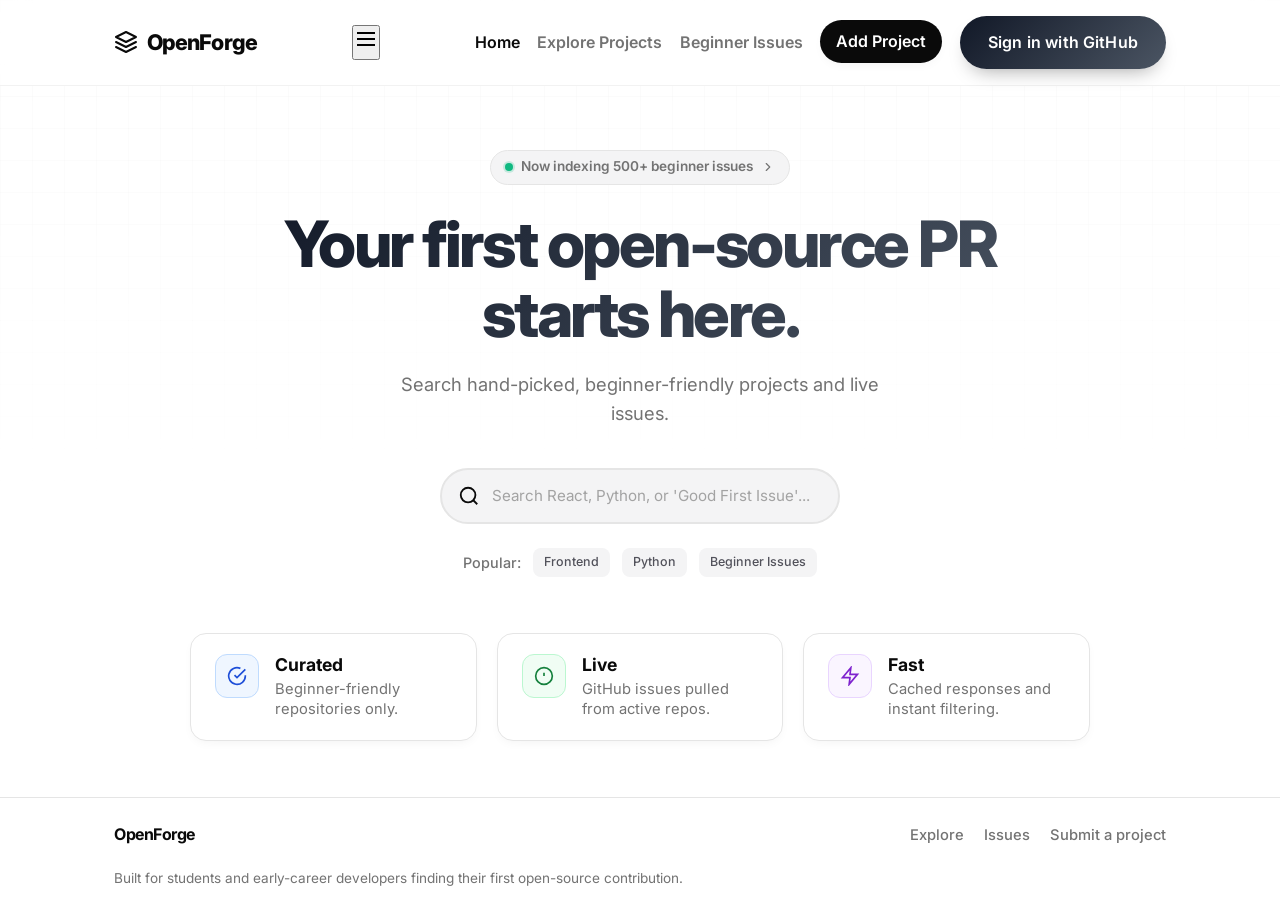
==== frontend/index.html @ a1996f55 "Merge bde1b8dd972d4b75a2f8a93e0c37e8747ab44bd0 into 1a89bbf18ea5e84bfad3c31184778af98c547b15" ====
<!DOCTYPE html>
<html lang="en">
<head>
    <meta charset="UTF-8">
    <meta name="viewport" content="width=device-width, initial-scale=1.0">
    <meta name="description" content="OpenForge helps beginners discover curated open-source projects and good-first issues to make their first contribution.">
    <title>OpenForge | Home</title>
    <link rel="icon" href="data:image/svg+xml,%3Csvg xmlns='http://www.w3.org/2000/svg' viewBox='0 0 24 24' fill='none' stroke='%230a0a0a' stroke-width='2'%3E%3Cpath d='M12 2L2 7l10 5 10-5-10-5zM2 17l10 5 10-5M2 12l10 5 10-5'/%3E%3C/svg%3E">
    <link rel="stylesheet" href="style.css">
</head>
<body>
    <a href="#main-content" class="skip-link">Skip to main content</a>

    <!-- 1. THE NAVIGATION BAR (Restored to the very top) -->
    <nav class="site-nav" aria-label="Main navigation">
        <div class="nav-container">
            <a href="index.html" class="logo">
                <svg width="24" height="24" viewBox="0 0 24 24" fill="none" stroke="currentColor" stroke-width="2" stroke-linecap="round" stroke-linejoin="round" aria-hidden="true">
                    <path d="M12 2L2 7l10 5 10-5-10-5zM2 17l10 5 10-5M2 12l10 5 10-5"></path>
                </svg>
                OpenForge
            </a>
            <button class="nav-toggle" type="button" aria-label="Toggle navigation" aria-expanded="false" aria-controls="primary-nav">
                <svg width="24" height="24" viewBox="0 0 24 24" fill="none" stroke="currentColor" stroke-width="2" aria-hidden="true">
                    <line x1="3" y1="12" x2="21" y2="12"></line>
                    <line x1="3" y1="6" x2="21" y2="6"></line>
                    <line x1="3" y1="18" x2="21" y2="18"></line>
                </svg>
            </button>
            <ul class="nav-links" id="primary-nav">
                <li><a href="index.html" class="active" aria-current="page">Home</a></li>
                <li><a href="explore.html">Explore Projects</a></li>
                <li><a href="issues.html">Beginner Issues</a></li>
                <li><a href="add.html" class="nav-btn">Add Project</a></li>
                <li id="auth-nav-container" class="auth-nav-item"></li>
            </ul>
        </div>
    </nav>

    <!-- 2. THE MAIN HERO SECTION -->
    <main id="main-content" class="container hero">
        
        <!-- Hero Content (Centered Text & Search) -->
        <div class="hero-content">
            <a href="explore.html" class="hero-badge">
                <span class="badge-dot"></span>
                Now indexing 500+ beginner issues
                <svg width="14" height="14" viewBox="0 0 24 24" fill="none" stroke="currentColor" stroke-width="2" stroke-linecap="round" stroke-linejoin="round"><polyline points="9 18 15 12 9 6"></polyline></svg>
            </a>

            <h1>Your first open-source PR starts here.</h1>
            <p>Search hand-picked, beginner-friendly projects and live issues.</p>

            <div class="search-wrapper hero-search-wrapper" role="search" aria-label="Search projects">
                <svg class="search-icon" width="22" height="22" viewBox="0 0 24 24" fill="none" stroke="currentColor" stroke-width="2" aria-hidden="true">
                    <circle cx="11" cy="11" r="8"></circle>
                    <line x1="21" y1="21" x2="16.65" y2="16.65"></line>
                </svg>
                <input type="search" class="search-bar" id="hero-search" placeholder="Search React, Python, or 'Good First Issue'..." aria-label="Search projects">
            </div>

            <div class="hero-quick-links">
                <span class="text-soft">Popular:</span>
                <a href="explore.html?query=frontend" class="tag">Frontend</a>
                <a href="explore.html?query=python" class="tag">Python</a>
                <a href="issues.html" class="tag">Beginner Issues</a>
            </div>
        </div>

        <!-- 3. THE STATS CARDS (Restored classes for cards and colors) -->
        <div class="hero-stats" aria-label="OpenForge highlights">
            <div class="stat">
                <div class="stat-icon bg-blue" aria-hidden="true">
                    <svg width="20" height="20" viewBox="0 0 24 24" fill="none" stroke="currentColor" stroke-width="2">
                        <path d="M22 11.08V12a10 10 0 1 1-5.93-9.14"></path>
                        <polyline points="22 4 12 14.01 9 11.01"></polyline>
                    </svg>
                </div>
                <div class="stat-text">
                    <strong>Curated</strong>
                    <span>Beginner-friendly repositories only.</span>
                </div>
            </div>
            <div class="stat">
                <div class="stat-icon bg-green" aria-hidden="true">
                    <svg width="20" height="20" viewBox="0 0 24 24" fill="none" stroke="currentColor" stroke-width="2">
                        <circle cx="12" cy="12" r="10"></circle>
                        <line x1="12" y1="8" x2="12" y2="12"></line>
                        <line x1="12" y1="16" x2="12.01" y2="16"></line>
                    </svg>
                </div>
                <div class="stat-text">
                    <strong>Live</strong>
                    <span>GitHub issues pulled from active repos.</span>
                </div>
            </div>
            <div class="stat">
                <div class="stat-icon bg-purple" aria-hidden="true">
                    <svg width="20" height="20" viewBox="0 0 24 24" fill="none" stroke="currentColor" stroke-width="2">
                        <polygon points="13 2 3 14 12 14 11 22 21 10 12 10 13 2"></polygon>
                    </svg>
                </div>
                <div class="stat-text">
                    <strong>Fast</strong>
                    <span>Cached responses and instant filtering.</span>
                </div>
            </div>
        </div>
    </main>

    <!-- 4. THE FOOTER -->
    <footer class="site-footer">
        <div class="footer-container">
            <span class="footer-brand">OpenForge</span>
            <ul class="footer-links">
                <li><a href="explore.html">Explore</a></li>
                <li><a href="issues.html">Issues</a></li>
                <li><a href="add.html">Submit a project</a></li>
            </ul>
            <p class="footer-copy">Built for students and early-career developers finding their first open-source contribution.</p>
        </div>
    </footer>

    <script src="config.js"></script>
    <script src="app.js"></script>
</body>
</html>
---- frontend/style.css ----
@import url("https://fonts.googleapis.com/css2?family=Inter:wght@400;500;600;700;800&display=swap");

/* ============================================================
   DESIGN TOKENS
   ============================================================ */

:root {
    --bg: #ffffff;
    --surface: #ffffff;
    --surface-strong: #f4f4f5;
    --surface-muted: #fafafa;
    --text: #0a0a0a;
    --text-soft: #737373;
    --border: #e5e5e5;
    --primary: #0a0a0a;
    --primary-deep: #000000;
    --primary-soft: rgba(0, 0, 0, 0.04);
    --secondary: #ffffff;

    /* Modern UI Additions */
    --accent-gradient: linear-gradient(135deg, #111827 0%, #4b5563 100%);
    --primary-glow: 0 10px 20px -10px rgba(10, 10, 10, 0.4);
    --shadow-lg: 0 10px 30px -10px rgba(0, 0, 0, 0.08);
    --shadow-md: 0 4px 12px -4px rgba(0, 0, 0, 0.06);

    /* Modern Softer Radii */
    --radius-lg: 16px;
    --radius-md: 12px;
    --radius-sm: 8px;
    --radius-pill: 9999px;
}

/* ============================================================
   BASE
   ============================================================ */

*,
*::before,
*::after {
    box-sizing: border-box;
    margin: 0;
    padding: 0;
}

html {
    scroll-behavior: smooth;
}

body {
    min-height: 100vh;
    display: flex;
    flex-direction: column;
    color: var(--text);
    line-height: 1.6;
    background: var(--bg);
    font-family: "Inter", "Segoe UI", Tahoma, Geneva, Verdana, sans-serif;
}

body::before {
    content: "";
    position: fixed;
    inset: 0;
    pointer-events: none;
    background-image:
        linear-gradient(rgba(0, 0, 0, 0.03) 1px, transparent 1px),
        linear-gradient(90deg, rgba(0, 0, 0, 0.03) 1px, transparent 1px);
    background-size: 32px 32px;
    -webkit-mask-image: linear-gradient(180deg, rgba(0, 0, 0, 1), transparent 60%);
    mask-image: linear-gradient(180deg, rgba(0, 0, 0, 1), transparent 60%);
    opacity: 0.6;
}

a {
    color: inherit;
}

button,
input,
select,
textarea {
    font: inherit;
}

button:focus-visible,
a:focus-visible,
input:focus-visible,
select:focus-visible,
textarea:focus-visible {
    outline: 3px solid rgba(0, 0, 0, 0.18);
    outline-offset: 3px;
}

.skip-link {
    position: absolute;
    top: -100%;
    left: 1rem;
    z-index: 100;
    padding: 0.6rem 1rem;
    border-radius: var(--radius-md);
    background: var(--primary);
    color: #fff;
    font-weight: 600;
    text-decoration: none;
}

.skip-link:focus {
    top: 1rem;
}

main {
    flex: 1;
}

.text-muted {
    color: var(--text-soft);
}

.text-lg {
    font-size: 1.05rem;
    line-height: 1.7;
}

.visually-hidden {
    position: absolute;
    width: 1px;
    height: 1px;
    padding: 0;
    margin: -1px;
    overflow: hidden;
    clip: rect(0, 0, 0, 0);
    white-space: nowrap;
    border: 0;
}

/* ============================================================
   NAVIGATION
   ============================================================ */

.site-nav {
    position: sticky;
    top: 0;
    z-index: 20;
    border-bottom: 1px solid rgba(229, 229, 229, 0.5);
    background: rgba(255, 255, 255, 0.75);
    -webkit-backdrop-filter: blur(16px);
    backdrop-filter: blur(16px);
}

.nav-container {
    display: flex;
    align-items: center;
    justify-content: space-between;
    gap: 1rem;
    max-width: 1180px;
    margin: 0 auto;
    padding: 1rem 5%;
}

.logo {
    font-size: 1.35rem;
    font-weight: 800;
    letter-spacing: -0.04em;
    text-decoration: none;
    color: var(--primary);
    display: inline-flex;
    align-items: center;
    gap: 0.55rem;
}

.logo svg {
    color: var(--primary);
}

.nav-links {
    display: flex;
    align-items: center;
    gap: 1.1rem;
    list-style: none;
}

.nav-links a {
    text-decoration: none;
    font-weight: 600;
    color: var(--text-soft);
    transition: color 0.18s ease;
}

.nav-links a:hover,
.nav-links a.active {
    color: var(--primary);
}

.nav-btn {
    padding: 0.7rem 1rem;
    border-radius: var(--radius-pill);
    background: var(--text);
    color: #fff !important;
    box-shadow: var(--shadow-md);
}

    .auth-menu {
        display: flex;
        align-items: center;
        gap: 0.75rem;
    }

    .auth-avatar {
        width: 28px;
        height: 28px;
        border-radius: 9999px;
        object-fit: cover;
        margin-right: 0.5rem;
    }

    .auth-success,
    .auth-warning {
        border: 1px solid rgba(15, 23, 42, 0.08);
        background: #f8fafc;
        border-radius: var(--radius-md);
        padding: 1rem;
        margin-bottom: 1.25rem;
    }

    .auth-warning p {
        margin-bottom: 0.75rem;
    }

    .disabled {
        opacity: 0.65;
        pointer-events: none;
    }
    cursor: pointer;
}

.nav-backdrop {
    position: fixed;
    inset: 0;
    background: rgba(0, 0, 0, 0.35);
    z-index: 15;
}

/* ============================================================
   LAYOUT
   ============================================================ */

.container {
    max-width: 1180px;
    margin: 0 auto;
    padding: 2rem 5% 4rem;
}

.max-width-xl {
    max-width: 1180px;
}

.page-spacing {
    padding-top: 5rem;
    /* Clears sticky nav */
    padding-bottom: 4rem;
}

/* ============================================================
   HERO (Modernized & Balanced)
   ============================================================ */

.hero {
    position: relative;
    max-width: 1020px;
    padding: 4rem 0 3.5rem;
    text-align: center;
}

.hero-content {
    max-width: 820px;
    margin: 0 auto 2rem;
    display: flex;
    flex-direction: column;
    align-items: center;
}

/* The modern status badge */
.hero-badge {
    display: inline-flex;
    align-items: center;
    gap: 0.5rem;
    padding: 0.35rem 0.85rem;
    margin-bottom: 1.5rem;
    border-radius: var(--radius-pill);
    background: var(--surface-strong);
    border: 1px solid var(--border);
    font-size: 0.85rem;
    font-weight: 600;
    color: var(--text-soft);
    text-decoration: none;
    transition: all 0.2s ease;
    animation: fadeInUp 0.5s ease-out forwards;
}

.hero-badge:hover {
    background: #e5e5e5;
    color: var(--text);
}

.badge-dot {
    width: 8px;
    height: 8px;
    background: #10b981;
    border-radius: 50%;
    box-shadow: 0 0 0 2px rgba(16, 185, 129, 0.2);
}

.hero h1 {
    max-width: 24ch;
    margin: 0 auto 1.25rem;
    font-size: clamp(2.5rem, 5vw, 4rem);
    line-height: 1.1;
    background: var(--accent-gradient);
    -webkit-background-clip: text;
    background-clip: text;
    -webkit-text-fill-color: transparent;
    letter-spacing: -0.04em;
    font-weight: 800;
}

.hero p {
    max-width: 540px;
    margin: 0 auto 2.5rem;
    font-size: 1.15rem;
    color: var(--text-soft);
}

/* Specific styling for the clean hero search */
.hero-search-wrapper {
    max-width: 500px; 
    margin: 0 auto 0; 
    padding: 0.4rem 1rem;
    min-height: 48px;
}

.hero-search-wrapper .search-icon {
    color: var(--primary);
}

.hero-quick-links {
    margin-top: 1.5rem;
    display: flex;
    align-items: center;
    justify-content: center;
    gap: 0.75rem;
    flex-wrap: wrap;
    font-size: 0.9rem;
    animation: fadeInUp 0.5s ease-out 0.32s forwards;
    opacity: 0;
}

.hero-quick-links .text-soft {
    color: var(--text-soft);
    font-weight: 500;
}

.hero-quick-links .tag {
    text-decoration: none;
    cursor: pointer;
}

/* ============================================================
   HERO STATS CARDS
   ============================================================ */

.hero-stats {
    display: grid;
    grid-template-columns: repeat(3, minmax(0, 1fr));
    gap: 1.25rem;
    margin: 3.5rem auto 0;
    max-width: 900px;
}

.stat {
    display: flex;
    align-items: flex-start;
    gap: 1rem;
    padding: 1.25rem 1.5rem;
    border-radius: var(--radius-lg);
    border: 1px solid var(--border);
    background: var(--surface);
    box-shadow: var(--shadow-md);
    text-align: left;
    transition: transform 0.2s ease, box-shadow 0.2s ease;
}

.stat:hover {
    transform: translateY(-2px);
    box-shadow: var(--shadow-lg);
}

.stat-icon {
    display: inline-flex;
    align-items: center;
    justify-content: center;
    flex-shrink: 0;
    width: 44px;
    height: 44px;
    border-radius: var(--radius-md);
    border: 1px solid var(--border);
}

.stat-icon.bg-blue {
    background: #eff6ff;
    color: #1d4ed8;
    border-color: #bfdbfe;
}

.stat-icon.bg-green {
    background: #f0fdf4;
    color: #15803d;
    border-color: #bbf7d0;
}

.stat-icon.bg-purple {
    background: #faf5ff;
    color: #7e22ce;
    border-color: #e9d5ff;
}

.stat-text strong {
    display: block;
    font-size: 1.1rem;
    font-weight: 700;
    line-height: 1.2;
    margin-bottom: 0.25rem;
}

.stat-text span {
    display: block;
    color: var(--text-soft);
    font-size: 0.92rem;
    line-height: 1.4;
}

/* ============================================================
   SEARCH
   ============================================================ */

.search-wrapper {
    display: flex;
    align-items: center;
    gap: 0.75rem;
    width: 100%;
    max-width: 400px;
    margin: 0 auto;
    padding: 0.35rem 0.35rem 0.35rem 1rem; 
    min-height: 44px;
    border-radius: var(--radius-pill);
    border: 2px solid var(--border);
    background: #f4f4f5;
    transition: all 0.25s cubic-bezier(0.4, 0, 0.2, 1);
}

.search-wrapper:focus-within {
    background: #ffffff;
    border-color: var(--primary);
    box-shadow: 0 0 0 4px rgba(10, 10, 10, 0.08), var(--shadow-md);
    transform: translateY(-1px);
}

.search-icon {
    flex-shrink: 0;
    color: var(--text-soft);
}

.search-bar {
    width: 100%;
    padding: 0.5rem 0;
    border: 0;
    background: transparent;
    color: var(--text);
    font-size: 0.95rem;
    min-width: 0;
}

.search-bar::placeholder {
    color: #a3a3a3;
}

.search-bar:focus-visible {
    outline: none;
    box-shadow: none;
}

.inline-search {
    flex: 1 1 auto;
    max-width: 400px;
    margin: 0;
    width: 100%;
}

/* ============================================================
   PAGE HEADERS
   ============================================================ */

.page-header,
.page-intro {
    display: grid;
    gap: 0.7rem;
    margin-bottom: 1.75rem;
    max-width: 760px;
}

.page-header h2,
.page-intro h2,
.form-container h2 {
    font-size: clamp(2rem, 4vw, 3rem);
    line-height: 1.05;
    letter-spacing: -0.04em;
}

.form-intro {
    margin-bottom: 1.25rem;
}

.form-subtext {
    color: var(--text-soft);
}

/* ============================================================
   CONTROLS BAR
   ============================================================ */

.controls-bar {
    display: flex;
    flex-wrap: wrap;
    align-items: center;
    justify-content: space-between;
    gap: 1rem;
    padding: 0;
    margin-bottom: 2rem;
    border: none;
    background: transparent;
}

.filter-group {
    display: flex;
    align-items: center;
    gap: 0.75rem;
    flex-wrap: wrap;
    flex: 0 0 auto;
}

.select-wrapper {
    position: relative;
}

.select-wrapper::after {
    content: "";
    position: absolute;
    top: 50%;
    right: 1.25rem;
    transform: translateY(-50%);
    border-left: 5px solid transparent;
    border-right: 5px solid transparent;
    border-top: 6px solid var(--text-soft);
    pointer-events: none;
}

.active-filters-summary {
  display: flex;
  flex-direction: column;
  gap: 0.75rem;
  margin: -0.5rem 0 2rem;
  padding: 1rem 1.25rem;
  border: 1px solid var(--border);
  border-radius: var(--radius-lg);
  background: var(--surface);
  box-shadow: var(--shadow-md);
}

.active-filters-summary h3 {
  font-size: 1rem;
  font-weight: 700;
  color: var(--text);
}

.active-filters-list {
  display: flex;
  flex-wrap: wrap;
  gap: 0.6rem;
}

.filter-chip {
  display: inline-flex;
  align-items: center;
  width: fit-content;
  padding: 0.35rem 0.75rem;
  border-radius: var(--radius-pill);
  border: 1px solid var(--border);
  background: var(--surface-strong);
  color: var(--text-soft);
  font-size: 0.85rem;
  font-weight: 600;
}

/* ============================================================
   GRID & CARDS
   ============================================================ */

.grid,
.projects-grid {
    display: grid;
    grid-template-columns: repeat(auto-fill, minmax(290px, 1fr));
    gap: 1.25rem;
}

.load-more-container {
    display: flex;
    justify-content: center;
    margin-top: 2rem;
    width: 100%;
}

.load-more-btn {
    padding: 0.75rem 2rem;
    font-size: 1rem;
    font-weight: 600;
}

.card {
    display: flex;
    flex-direction: column;
    min-height: 100%;
    padding: 1.35rem;
    border-radius: var(--radius-lg);
    background: var(--surface);
    border: 1px solid rgba(229, 229, 229, 0.8);
    transition: transform 0.3s cubic-bezier(0.34, 1.56, 0.64, 1),
        box-shadow 0.3s ease,
        border-color 0.3s ease;
}

.card:hover {
    transform: translateY(-6px);
    box-shadow: 0 20px 40px -12px rgba(0, 0, 0, 0.12);
    border-color: #d4d4d8;
}

.card-header {
    display: flex;
    align-items: center;
    justify-content: space-between;
    gap: 0.75rem;
    margin-bottom: 0.75rem;
}

.card h3 {
    margin-top: 0.25rem;
    margin-bottom: 0.55rem;
    letter-spacing: -0.02em;
    font-size: 1.15rem;
    line-height: 1.3;
}

.card p {
    flex-grow: 1;
    margin-bottom: 1rem;
    color: var(--text-soft);
    font-size: 0.95rem;
}

.card-actions {
    display: flex;
    gap: 0.5rem;
    align-items: center;
    margin-top: auto;
    padding-top: 0.25rem;
}

.card-link {
    color: var(--primary);
    font-weight: 600;
    text-decoration: underline;
    text-underline-offset: 2px;
}

.card-link:hover {
    color: var(--primary-deep);
}

/* ============================================================
   TAGS & BADGES
   ============================================================ */

.tags,
.tag-container {
    display: flex;
    flex-wrap: wrap;
    gap: 0.5rem;
    margin-bottom: 1rem;
}

.tag {
    padding: 0.28rem 0.68rem;
    border-radius: var(--radius-sm);
    font-size: 0.78rem;
    background: #f4f4f5;
    border: none;
    color: #52525b;
    font-weight: 500;
    transition: background 0.2s ease, color 0.2s ease;
}

.tag:hover {
    background: #e4e4e7;
    color: #18181b;
}

.badge,
.difficulty {
    display: inline-flex;
    align-items: center;
    width: fit-content;
    padding: 0.28rem 0.68rem;
    border-radius: var(--radius-sm);
    font-size: 0.72rem;
    font-weight: 700;
    letter-spacing: 0.04em;
    text-transform: uppercase;
}

.badge-easy,
.difficulty {
    background: #f0fdf4;
    color: #166534;
    border: 1px solid #bbf7d0;
}

.badge-medium {
    background: #fffbeb;
    color: #92400e;
    border: 1px solid #fde68a;
}

.badge-hard {
    background: #fef2f2;
    color: #991b1b;
    border: 1px solid #fecaca;
}

/* ============================================================
   BUTTONS
   ============================================================ */

.btn {
    display: inline-flex;
    align-items: center;
    justify-content: center;
    gap: 0.5rem;
    padding: 0.85rem 1.75rem;
    border-radius: var(--radius-pill);
    font-weight: 600;
    letter-spacing: 0.01em;
    text-decoration: none;
    cursor: pointer;
    transition: all 0.2s ease;
}

.btn:disabled {
    opacity: 0.6;
    cursor: not-allowed;
}

.btn-primary {
    background: var(--accent-gradient);
    border: none;
    color: #fff !important;
    box-shadow: var(--primary-glow);
}

.btn-primary:hover {
    transform: translateY(-2px);
    box-shadow: 0 15px 25px -10px rgba(10, 10, 10, 0.5);
    filter: brightness(1.1);
}

.btn-secondary {
    background: #f4f4f5;
    color: var(--text) !important;
    border: 2px solid var(--border);
    box-shadow: none;
}

.btn-secondary:hover {
    background: #e5e5e5;
    border-color: #d4d4d8;
}

.btn-ghost {
    background: transparent;
    color: var(--text) !important;
    border: 1px solid transparent;
    box-shadow: none;
}

.btn-ghost:hover {
    background: var(--surface-strong);
    border-color: var(--border);
}

.btn-search {
    padding: 0.65rem 1.5rem;
    height: 100%;
}

.btn-icon {
    width: 40px;
    height: 40px;
    padding: 0 !important;
    border-radius: 50%;
}

.btn-full {
    width: 100%;
}

/* ============================================================
   FORMS & FILTERS
   ============================================================ */

.form-container {
    max-width: 700px;
    margin: 0 auto;
    padding: 2.5rem;
    border: 1px solid var(--border);
    border-radius: var(--radius-lg);
    background: var(--surface);
    box-shadow: var(--shadow-lg);
}

.form-group {
    margin-bottom: 1.25rem;
}

.form-group label {
    display: block;
    margin-bottom: 0.5rem;
    font-weight: 600;
}

.form-group input,
.form-group textarea,
.form-group select,
.form-input {
    width: 100%;
    padding: 1rem 1.25rem;
    border-radius: var(--radius-md);
    border: 2px solid var(--border);
    background: #f4f4f5;
    color: var(--text);
    font-size: 1rem;
    transition: all 0.2s ease;
}

.filter-control {
    -webkit-appearance: none;
    -moz-appearance: none;
    appearance: none;
    width: 100%;
    padding: 1rem 3rem 1rem 1.25rem;
    border-radius: var(--radius-pill);
    border: 2px solid var(--border);
    background: #f4f4f5;
    color: var(--text);
    font-size: 1rem;
    transition: all 0.2s ease;
    min-width: 180px;
}

.form-group textarea {
    border-radius: var(--radius-md);
    resize: vertical;
    min-height: 140px;
}

.form-group input:focus-visible,
.form-group textarea:focus-visible,
.form-group select:focus-visible,
.filter-control:focus-visible {
    background: #ffffff;
    border-color: var(--primary);
    box-shadow: 0 0 0 4px rgba(10, 10, 10, 0.08);
    outline: none;
}

.form-group input.is-error,
.form-group select.is-error,
.form-group textarea.is-error {
    border-color: #ef4444;
}

.field-hint {
    display: block;
    margin-top: 0.45rem;
    color: var(--text-soft);
    font-size: 0.88rem;
}

.field-error {
    display: block;
    margin-top: 0.4rem;
    font-size: 0.85rem;
    color: #b91c1c;
    font-weight: 500;
}

.form-message {
    min-height: 1.4rem;
    margin-bottom: 1rem;
    font-weight: 600;
}

.form-message.is-success {
    color: #166534;
}

.form-message.is-error {
    color: #b91c1c;
}

/* ============================================================
   STATUS STATES
   ============================================================ */

.status-panel {
    grid-column: 1 / -1;
    display: flex;
    flex-direction: column;
    align-items: center;
    justify-content: center;
    gap: 0.85rem;
    padding: 3rem 2rem;
    border: 2px dashed var(--border);
    border-radius: var(--radius-lg);
    background: rgba(255, 255, 255, 0.72);
    color: var(--text-soft);
    text-align: center;
}

.status-panel.is-error {
    color: #b91c1c;
    border-color: #fecaca;
    background: #fef2f2;
}

.status-panel strong {
    color: var(--text);
    font-size: 1.05rem;
}

.status-panel.is-error strong {
    color: #991b1b;
}

.spinner {
    width: 28px;
    height: 28px;
    border: 3px solid var(--border);
    border-top-color: var(--primary);
    border-radius: 50%;
    animation: spin 0.7s linear infinite;
}

/* ============================================================
   FOOTER
   ============================================================ */

.site-footer {
    margin-top: auto;
    border-top: 1px solid var(--border);
    background: rgba(255, 255, 255, 0.9);
}

.footer-container {
    display: flex;
    flex-wrap: wrap;
    align-items: center;
    justify-content: space-between;
    gap: 1rem;
    max-width: 1180px;
    margin: 0 auto;
    padding: 1.5rem 5%;
}

.footer-brand {
    font-weight: 700;
    letter-spacing: -0.03em;
}

.footer-links {
    display: flex;
    flex-wrap: wrap;
    gap: 1.25rem;
    list-style: none;
}

.footer-links a {
    color: var(--text-soft);
    font-size: 0.92rem;
    font-weight: 500;
    text-decoration: none;
}

.footer-links a:hover {
    color: var(--primary);
}

.footer-copy {
    width: 100%;
    margin-top: 0.25rem;
    color: var(--text-soft);
    font-size: 0.85rem;
}

/* ============================================================
   ANIMATIONS
   ============================================================ */

@keyframes fadeInUp {
    from {
        opacity: 0;
        transform: translateY(16px);
    }

    to {
        opacity: 1;
        transform: translateY(0);
    }
}

@keyframes spin {
    to {
        transform: rotate(360deg);
    }
}

.hero .hero-badge {
    animation: fadeInUp 0.5s ease-out forwards;
    opacity: 0;
}

.hero h1 {
    animation: fadeInUp 0.5s ease-out 0.08s forwards;
    opacity: 0;
}

.hero p {
    animation: fadeInUp 0.5s ease-out 0.16s forwards;
    opacity: 0;
}

.hero .search-wrapper {
    animation: fadeInUp 0.5s ease-out 0.24s forwards;
    opacity: 0;
}

.hero-stats {
    animation: fadeInUp 0.5s ease-out 0.4s forwards;
    opacity: 0;
}

@media (prefers-reduced-motion: reduce) {
    html {
        scroll-behavior: auto;
    }

    .hero .hero-badge,
    .hero h1,
    .hero p,
    .hero .search-wrapper,
    .hero-quick-links,
    .hero-stats,
    .spinner {
        animation: none;
        opacity: 1;
    }
}

/* ============================================================
   RESPONSIVE
   ============================================================ */

@media (max-width: 960px) {
    .hero-stats {
        grid-template-columns: 1fr;
    }

    .controls-bar {
        flex-direction: column;
        align-items: flex-start;
    }

    .filter-group {
        width: 100%;
        justify-content: flex-start;
        display: grid;
        grid-template-columns: repeat(auto-fit, minmax(160px, 1fr));
    }

    .select-wrapper,
    .filter-control {
        width: 100%;
    }
}

/* Compact/tablet adjustments to reduce visual bloat */
@media (max-width: 1024px) {
    .container {
        padding: 1.5rem 4%;
    }

    .page-spacing {
        padding-top: 4rem;
        padding-bottom: 2.5rem;
    }

    .hero {
        padding: 2.5rem 0 1.75rem;
    }

    .search-wrapper {
        max-width: 450px;
        padding-left: 0.85rem;
        padding-right: 0.4rem;
        min-height: 44px;
    }
    
    .inline-search {
        max-width: 450px;
    }

    .grid, .projects-grid {
        gap: 1rem;
        grid-template-columns: repeat(auto-fill, minmax(240px, 1fr));
    }

    .card { padding: 1rem; }
    .card:hover { transform: none; box-shadow: var(--shadow-md); }

    .btn { padding: 0.6rem 1rem; }

    .hero-stats { grid-template-columns: repeat(2, 1fr); gap: 0.9rem; }
}

/* Ensure small screens stay compact and legible */
@media (max-width: 520px) {
    body::before { background-size: 48px 48px; opacity: 0.35; }

    .nav-container { padding: 0.5rem 3%; }
    .nav-btn { padding: 0.5rem 0.85rem; }

    .hero h1 { font-size: 1.65rem; }

    .search-wrapper { min-height: 44px; padding-left: 0.9rem; }

    .card { padding: 0.85rem; border-radius: 10px; }
    .card p { font-size: 0.95rem; }

    .tag { font-size: 0.72rem; padding: 0.2rem 0.5rem; }
    .badge, .difficulty { font-size: 0.66rem; padding: 0.24rem 0.5rem; }

    .form-container { padding: 0.85rem; }
    .form-group input, .form-group textarea, .form-group select { padding: 0.7rem 0.9rem; }

    .custom-select-trigger { padding: 0.6rem 0.9rem; }
}

@media (max-width: 768px) {
    .hero h1 {
        font-size: 2.2rem;
        max-width: 28ch;
    }

    .hero p {
        font-size: 1rem;
    }

    .nav-toggle {
        display: inline-flex;
    }

    .nav-links {
        display: none;
        width: 100%;
        flex-direction: column;
        align-items: flex-start;
        padding: 0.8rem 0 0;
    }

    .site-nav.nav-open .nav-links,
    .nav-links.active {
        display: flex;
    }

    .nav-container {
        flex-wrap: wrap;
    }

    .hero {
        padding-top: 3rem;
    }

    .search-wrapper { 
        width: 100%; 
        max-width: 100%;
    }

    .inline-search {
        max-width: 100%;
        flex-basis: 100%;
    }

    .form-container {
        padding: 1.35rem;
    }

    .footer-container {
        flex-direction: column;
        align-items: flex-start;
    }
}

/* Extra small devices: improve spacing, tap targets, and stacking */
@media (max-width: 480px) {
    .nav-container {
        padding: 0.6rem 4%;
    }

    .logo {
        font-size: 1.05rem;
    }

    .hero {
        padding: 2rem 0 1.5rem;
    }

    .hero h1 {
        font-size: 1.8rem;
        max-width: 36ch;
    }

    .hero p {
        font-size: 0.98rem;
        margin-bottom: 1rem;
    }

    .search-wrapper {
        min-height: 44px;
        padding-left: 0.9rem;
        padding-right: 0.5rem;
    }

    .search-bar { font-size: 1rem; }

    .btn { padding: 0.6rem 1rem; font-size: 0.95rem; }
    .btn-icon { width: 36px; height: 36px; }

    .card { padding: 1rem; }

    .grid,
    .projects-grid,
    .hero-stats,
    .filter-group { grid-template-columns: 1fr; }

    .form-container { padding: 1rem; }
    .form-group input, .form-group textarea, .form-group select, .form-input {
        padding: 0.8rem 0.9rem;
        font-size: 0.98rem;
    }

    .filter-group { gap: 0.5rem; }
    .filter-control, .custom-select { min-width: unset; }
    .filter-control { padding: 0.8rem 2.2rem 0.8rem 1rem; }

    .custom-select-trigger { padding: 0.7rem 1rem; }
    .custom-select-options { top: calc(100% + 0.35rem); }

    .controls-bar { gap: 0.6rem; }

    .skip-link { left: 0.6rem; }
}

/* ============================================================
   CUSTOM MODERN DROPDOWNS (Overrides Native Select)
   ============================================================ */

/* Hide the old static arrow we made earlier */
.select-wrapper::after {
    display: none;
}

.custom-select {
    position: relative;
    min-width: 180px;
    width: 100%;
    -webkit-user-select: none;
    user-select: none;
}

.custom-select-trigger {
    display: flex;
    align-items: center;
    justify-content: space-between;
    padding: 1rem 1.25rem;
    border-radius: var(--radius-pill);
    border: 2px solid var(--border);
    background: #f4f4f5;
    color: var(--text);
    font-size: 1rem;
    cursor: pointer;
    transition: all 0.2s ease;
}

.custom-select-trigger:hover,
.custom-select.open .custom-select-trigger {
    background: #ffffff;
    border-color: var(--primary);
}

.custom-select.open .custom-select-trigger svg {
    transform: rotate(180deg);
    transition: transform 0.2s ease;
}

.custom-select-options {
    position: absolute;
    top: calc(100% + 0.5rem);
    left: 0;
    right: 0;
    background: rgba(255, 255, 255, 0.95);
    -webkit-backdrop-filter: blur(16px);
    backdrop-filter: blur(16px);
    border: 1px solid var(--border);
    border-radius: var(--radius-md);
    box-shadow: 0 10px 30px -5px rgba(0, 0, 0, 0.15);
    opacity: 0;
    visibility: hidden;
    transform: translateY(-10px);
    transition: all 0.2s cubic-bezier(0.4, 0, 0.2, 1);
    z-index: 50;
    overflow-y: auto;
    max-height: 240px;
}

.custom-select.open .custom-select-options {
    opacity: 1;
    visibility: visible;
    transform: translateY(0);
}

.custom-option {
    padding: 0.85rem 1.25rem;
    color: var(--text-soft);
    cursor: pointer;
    transition: all 0.15s ease;
    font-size: 0.95rem;
    font-weight: 500;
}

.custom-option:hover {
    background: var(--surface-strong);
    color: var(--text);
}

.custom-option.selected {
    background: var(--primary-soft);
    color: var(--primary);
    font-weight: 600;
}

/* Mobile placeholder fix */
@media (max-width: 768px) {
    .search-bar::placeholder {
        font-size: 0.9rem;
        letter-spacing: -0.2px;
    }
}

@media (max-width: 480px) {
    .search-bar::placeholder {
        font-size: 0.8rem;
        letter-spacing: -0.3px;
    }
}
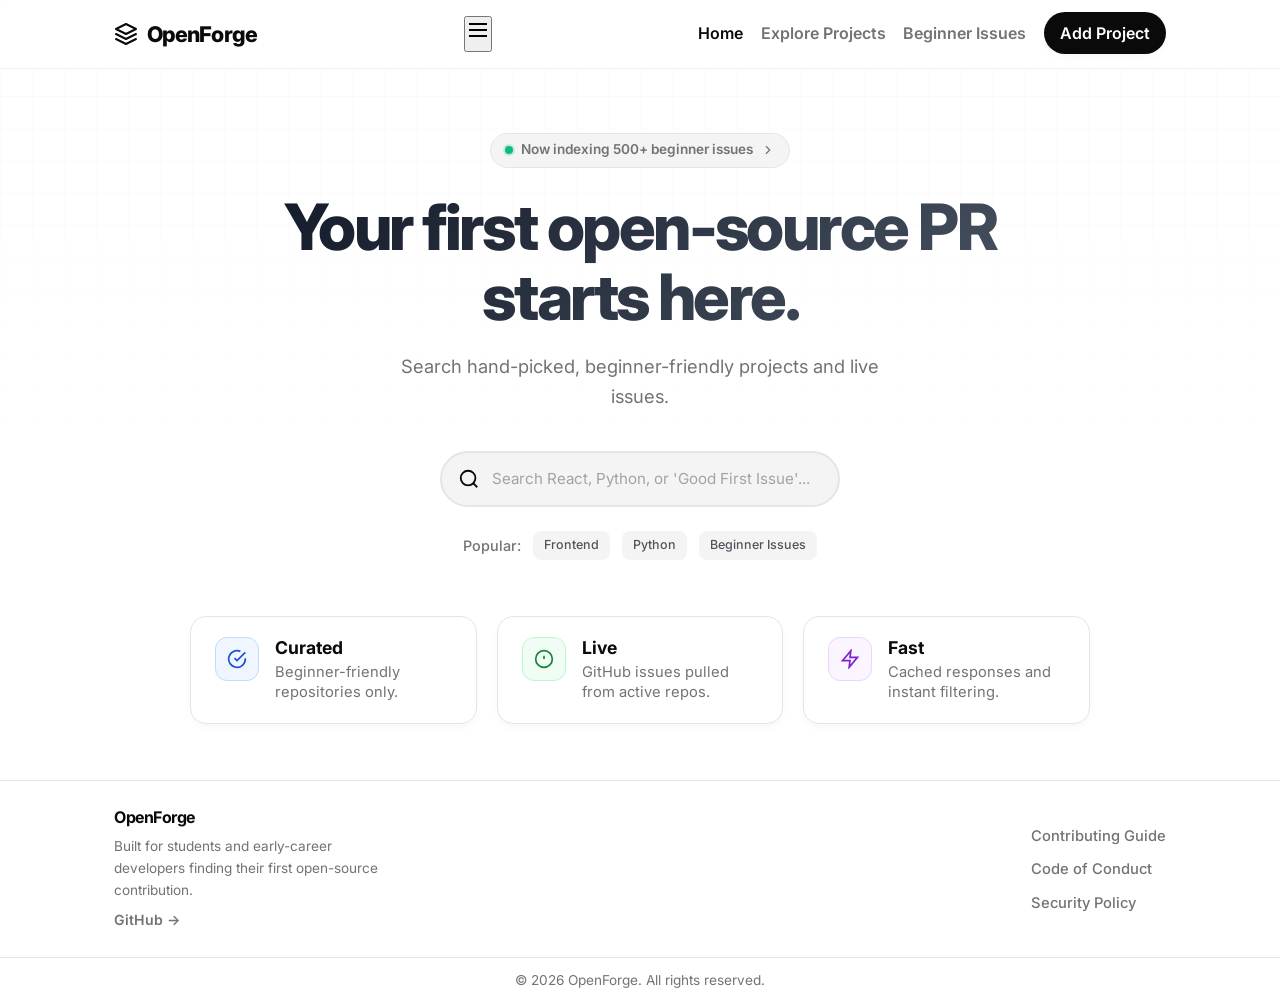
==== commit 5dfc48c0: "feat(ui): add footer section with OpenForge branding, GitHub link, and contributor resources" ====
--- a/frontend/index.html
+++ b/frontend/index.html
@@ -32,7 +32,6 @@
                 <li><a href="explore.html">Explore Projects</a></li>
                 <li><a href="issues.html">Beginner Issues</a></li>
                 <li><a href="add.html" class="nav-btn">Add Project</a></li>
-                <li id="auth-nav-container" class="auth-nav-item"></li>
             </ul>
         </div>
     </nav>
@@ -109,17 +108,27 @@
     </main>
 
     <!-- 4. THE FOOTER -->
-    <footer class="site-footer">
-        <div class="footer-container">
-            <span class="footer-brand">OpenForge</span>
-            <ul class="footer-links">
-                <li><a href="explore.html">Explore</a></li>
-                <li><a href="issues.html">Issues</a></li>
-                <li><a href="add.html">Submit a project</a></li>
-            </ul>
-            <p class="footer-copy">Built for students and early-career developers finding their first open-source contribution.</p>
-        </div>
-    </footer>
+  <footer class="site-footer">
+  <div class="footer-container">
+    <div>
+      <span class="footer-brand">OpenForge</span>
+      <p class="footer-copy" style="margin-top: 0.35rem; max-width: 280px;">
+        Built for students and early-career developers finding their first open-source contribution.
+      </p>
+      <a href="https://github.com/immanuel-thomas-j/openforge" target="_blank" style="display: inline-block; margin-top: 0.5rem; font-size: 0.88rem; font-weight: 600; color: var(--text-soft); text-decoration: none;">
+        GitHub →
+      </a>
+    </div>
+    <ul class="footer-links" style="flex-direction: column; gap: 0.5rem;">
+      <li><a href="https://github.com/immanuel-thomas-j/openforge/blob/main/CONTRIBUTING.md" target="_blank">Contributing Guide</a></li>
+      <li><a href="https://github.com/immanuel-thomas-j/openforge/blob/main/CODE_OF_CONDUCT.md" target="_blank">Code of Conduct</a></li>
+      <li><a href="https://github.com/immanuel-thomas-j/openforge/blob/main/SECURITY.md" target="_blank">Security Policy</a></li>
+    </ul>
+  </div>
+  <div style="text-align: center; padding: 0.75rem 5%; border-top: 1px solid var(--border); color: var(--text-soft); font-size: 0.85rem;">
+    &copy; 2026 OpenForge. All rights reserved.
+  </div>
+</footer>
 
     <script src="config.js"></script>
     <script src="app.js"></script>
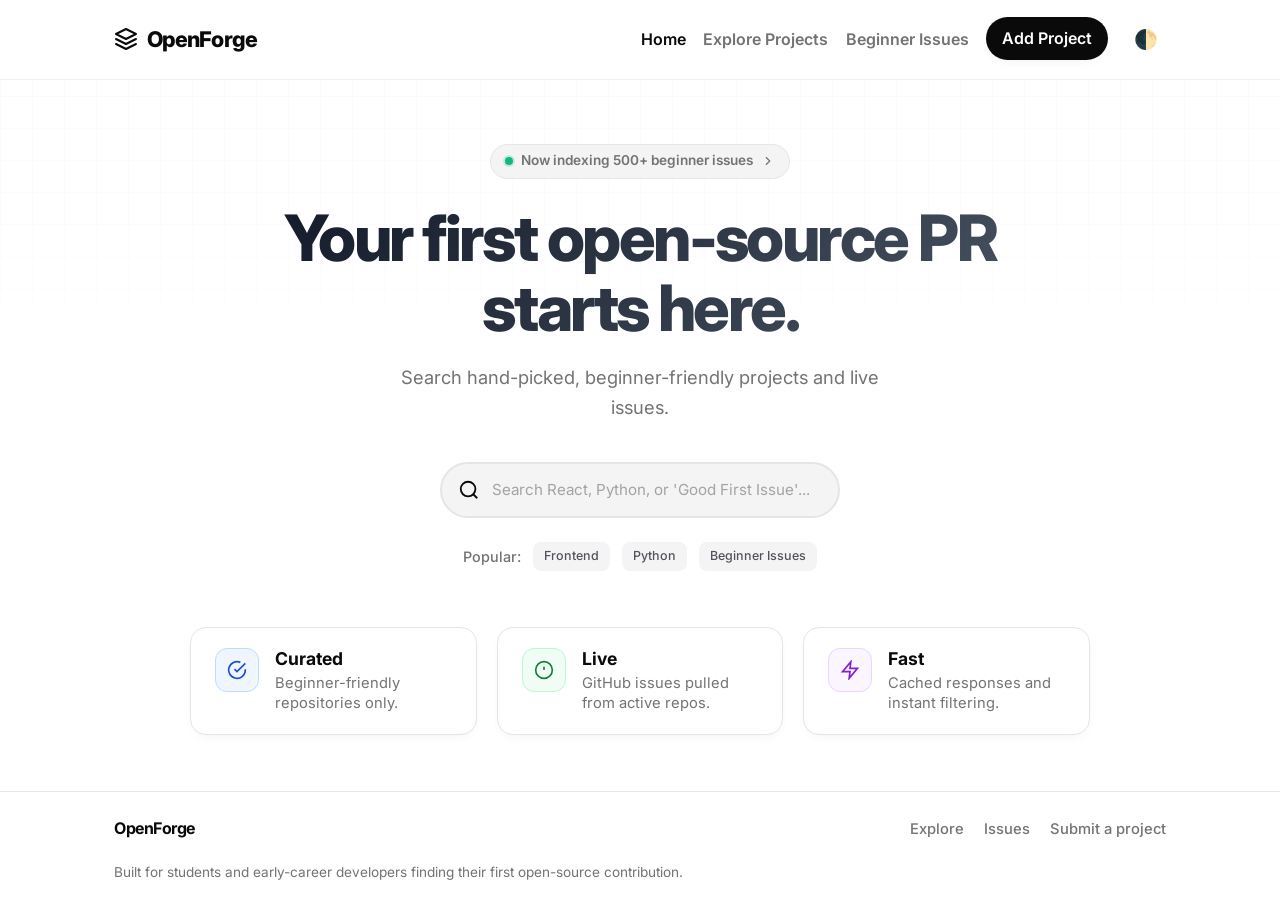
==== commit 40dbefc5: "feat: add dark mode toggle for UI (#27)" ====
--- a/frontend/index.html
+++ b/frontend/index.html
@@ -32,6 +32,7 @@
                 <li><a href="explore.html">Explore Projects</a></li>
                 <li><a href="issues.html">Beginner Issues</a></li>
                 <li><a href="add.html" class="nav-btn">Add Project</a></li>
+                <li><button id="theme-toggle" class="theme-btn" aria-label="Toggle Dark Mode" title="Toggle Dark Mode">🌓</button></li>
             </ul>
         </div>
     </nav>
@@ -108,27 +109,17 @@
     </main>
 
     <!-- 4. THE FOOTER -->
-  <footer class="site-footer">
-  <div class="footer-container">
-    <div>
-      <span class="footer-brand">OpenForge</span>
-      <p class="footer-copy" style="margin-top: 0.35rem; max-width: 280px;">
-        Built for students and early-career developers finding their first open-source contribution.
-      </p>
-      <a href="https://github.com/immanuel-thomas-j/openforge" target="_blank" style="display: inline-block; margin-top: 0.5rem; font-size: 0.88rem; font-weight: 600; color: var(--text-soft); text-decoration: none;">
-        GitHub →
-      </a>
-    </div>
-    <ul class="footer-links" style="flex-direction: column; gap: 0.5rem;">
-      <li><a href="https://github.com/immanuel-thomas-j/openforge/blob/main/CONTRIBUTING.md" target="_blank">Contributing Guide</a></li>
-      <li><a href="https://github.com/immanuel-thomas-j/openforge/blob/main/CODE_OF_CONDUCT.md" target="_blank">Code of Conduct</a></li>
-      <li><a href="https://github.com/immanuel-thomas-j/openforge/blob/main/SECURITY.md" target="_blank">Security Policy</a></li>
-    </ul>
-  </div>
-  <div style="text-align: center; padding: 0.75rem 5%; border-top: 1px solid var(--border); color: var(--text-soft); font-size: 0.85rem;">
-    &copy; 2026 OpenForge. All rights reserved.
-  </div>
-</footer>
+    <footer class="site-footer">
+        <div class="footer-container">
+            <span class="footer-brand">OpenForge</span>
+            <ul class="footer-links">
+                <li><a href="explore.html">Explore</a></li>
+                <li><a href="issues.html">Issues</a></li>
+                <li><a href="add.html">Submit a project</a></li>
+            </ul>
+            <p class="footer-copy">Built for students and early-career developers finding their first open-source contribution.</p>
+        </div>
+    </footer>
 
     <script src="config.js"></script>
     <script src="app.js"></script>
--- a/frontend/style.css
+++ b/frontend/style.css
@@ -30,6 +30,25 @@
     --radius-pill: 9999px;
 }
 
+[data-theme="dark"] {
+    --bg: #0a0a0a;
+    --surface: #171717;
+    --surface-strong: #262626;
+    --surface-muted: #1a1a1a;
+    --text: #ffffff;
+    --text-soft: #a3a3a3;
+    --border: #333333;
+    --primary: #ffffff;
+    --primary-deep: #f5f5f5;
+    --primary-soft: rgba(255, 255, 255, 0.1);
+    --secondary: #0a0a0a;
+
+    --accent-gradient: linear-gradient(135deg, #4b5563 0%, #111827 100%);
+    --primary-glow: 0 10px 20px -10px rgba(255, 255, 255, 0.4);
+    --shadow-lg: 0 10px 30px -10px rgba(0, 0, 0, 0.4);
+    --shadow-md: 0 4px 12px -4px rgba(0, 0, 0, 0.3);
+}
+
 /* ============================================================
    BASE
    ============================================================ */
@@ -70,6 +89,12 @@
     opacity: 0.6;
 }
 
+[data-theme="dark"] body::before {
+    background-image:
+        linear-gradient(rgba(255, 255, 255, 0.05) 1px, transparent 1px),
+        linear-gradient(90deg, rgba(255, 255, 255, 0.05) 1px, transparent 1px);
+}
+
 a {
     color: inherit;
 }
@@ -146,6 +171,11 @@
     backdrop-filter: blur(16px);
 }
 
+[data-theme="dark"] .site-nav {
+    border-bottom: 1px solid rgba(51, 51, 51, 0.5);
+    background: rgba(10, 10, 10, 0.75);
+}
+
 .nav-container {
     display: flex;
     align-items: center;
@@ -198,37 +228,17 @@
     box-shadow: var(--shadow-md);
 }
 
-    .auth-menu {
-        display: flex;
-        align-items: center;
-        gap: 0.75rem;
-    }
-
-    .auth-avatar {
-        width: 28px;
-        height: 28px;
-        border-radius: 9999px;
-        object-fit: cover;
-        margin-right: 0.5rem;
-    }
-
-    .auth-success,
-    .auth-warning {
-        border: 1px solid rgba(15, 23, 42, 0.08);
-        background: #f8fafc;
-        border-radius: var(--radius-md);
-        padding: 1rem;
-        margin-bottom: 1.25rem;
-    }
-
-    .auth-warning p {
-        margin-bottom: 0.75rem;
-    }
-
-    .disabled {
-        opacity: 0.65;
-        pointer-events: none;
-    }
+.nav-btn:hover {
+    color: #fff;
+}
+
+.nav-toggle {
+    display: none;
+    border: 1px solid var(--border);
+    border-radius: var(--radius-md);
+    padding: 0.55rem 0.95rem;
+    background: var(--surface);
+    color: var(--text);
     cursor: pointer;
 }
 
@@ -331,8 +341,8 @@
 
 /* Specific styling for the clean hero search */
 .hero-search-wrapper {
-    max-width: 500px; 
-    margin: 0 auto 0; 
+    max-width: 500px;
+    margin: 0 auto 0;
     padding: 0.4rem 1rem;
     min-height: 48px;
 }
@@ -393,6 +403,28 @@
     box-shadow: var(--shadow-lg);
 }
 
+.nav-btn:hover {
+    transform: translateY(-1px);
+    box-shadow: var(--shadow-lg);
+}
+
+.theme-btn {
+    background: transparent;
+    border: none;
+    cursor: pointer;
+    font-size: 1.2rem;
+    padding: 0.5rem;
+    border-radius: var(--radius-sm);
+    display: flex;
+    align-items: center;
+    justify-content: center;
+    transition: background 0.2s ease;
+}
+
+.theme-btn:hover {
+    background: var(--primary-soft);
+}
+
 .stat-icon {
     display: inline-flex;
     align-items: center;
@@ -448,7 +480,7 @@
     width: 100%;
     max-width: 400px;
     margin: 0 auto;
-    padding: 0.35rem 0.35rem 0.35rem 1rem; 
+    padding: 0.35rem 0.35rem 0.35rem 1rem;
     min-height: 44px;
     border-radius: var(--radius-pill);
     border: 2px solid var(--border);
@@ -563,40 +595,40 @@
 }
 
 .active-filters-summary {
-  display: flex;
-  flex-direction: column;
-  gap: 0.75rem;
-  margin: -0.5rem 0 2rem;
-  padding: 1rem 1.25rem;
-  border: 1px solid var(--border);
-  border-radius: var(--radius-lg);
-  background: var(--surface);
-  box-shadow: var(--shadow-md);
+    display: flex;
+    flex-direction: column;
+    gap: 0.75rem;
+    margin: -0.5rem 0 2rem;
+    padding: 1rem 1.25rem;
+    border: 1px solid var(--border);
+    border-radius: var(--radius-lg);
+    background: var(--surface);
+    box-shadow: var(--shadow-md);
 }
 
 .active-filters-summary h3 {
-  font-size: 1rem;
-  font-weight: 700;
-  color: var(--text);
+    font-size: 1rem;
+    font-weight: 700;
+    color: var(--text);
 }
 
 .active-filters-list {
-  display: flex;
-  flex-wrap: wrap;
-  gap: 0.6rem;
+    display: flex;
+    flex-wrap: wrap;
+    gap: 0.6rem;
 }
 
 .filter-chip {
-  display: inline-flex;
-  align-items: center;
-  width: fit-content;
-  padding: 0.35rem 0.75rem;
-  border-radius: var(--radius-pill);
-  border: 1px solid var(--border);
-  background: var(--surface-strong);
-  color: var(--text-soft);
-  font-size: 0.85rem;
-  font-weight: 600;
+    display: inline-flex;
+    align-items: center;
+    width: fit-content;
+    padding: 0.35rem 0.75rem;
+    border-radius: var(--radius-pill);
+    border: 1px solid var(--border);
+    background: var(--surface-strong);
+    color: var(--text-soft);
+    font-size: 0.85rem;
+    font-weight: 600;
 }
 
 /* ============================================================
@@ -742,6 +774,55 @@
     background: #fef2f2;
     color: #991b1b;
     border: 1px solid #fecaca;
+}
+
+/* ============================================================
+   skeleton loaders
+   ============================================================ */
+
+.skeleton-card {
+    background: #fff;
+    border-radius: 12px;
+    padding: 20px;
+    border: 1px solid #e5e7eb;
+}
+
+.skeleton {
+    border-radius: 6px;
+    background: linear-gradient(90deg,
+            #eeeeee 25%,
+            #f5f5f5 50%,
+            #eeeeee 75%);
+    background-size: 200% 100%;
+    animation: shimmer 1.5s infinite;
+}
+
+.skeleton-title {
+    height: 24px;
+    width: 70%;
+    margin-bottom: 15px;
+}
+
+.skeleton-text {
+    height: 14px;
+    width: 100%;
+    margin: 10px 0;
+}
+
+.skeleton-button {
+    width: 120px;
+    height: 38px;
+    margin-top: 20px;
+}
+
+@keyframes shimmer {
+    from {
+        background-position: 200% 0;
+    }
+
+    to {
+        background-position: -200% 0;
+    }
 }
 
 /* ============================================================
@@ -1130,45 +1211,93 @@
         padding-right: 0.4rem;
         min-height: 44px;
     }
-    
+
     .inline-search {
         max-width: 450px;
     }
 
-    .grid, .projects-grid {
+    .grid,
+    .projects-grid {
         gap: 1rem;
         grid-template-columns: repeat(auto-fill, minmax(240px, 1fr));
     }
 
-    .card { padding: 1rem; }
-    .card:hover { transform: none; box-shadow: var(--shadow-md); }
-
-    .btn { padding: 0.6rem 1rem; }
-
-    .hero-stats { grid-template-columns: repeat(2, 1fr); gap: 0.9rem; }
+    .card {
+        padding: 1rem;
+    }
+
+    .card:hover {
+        transform: none;
+        box-shadow: var(--shadow-md);
+    }
+
+    .btn {
+        padding: 0.6rem 1rem;
+    }
+
+    .hero-stats {
+        grid-template-columns: repeat(2, 1fr);
+        gap: 0.9rem;
+    }
 }
 
 /* Ensure small screens stay compact and legible */
 @media (max-width: 520px) {
-    body::before { background-size: 48px 48px; opacity: 0.35; }
-
-    .nav-container { padding: 0.5rem 3%; }
-    .nav-btn { padding: 0.5rem 0.85rem; }
-
-    .hero h1 { font-size: 1.65rem; }
-
-    .search-wrapper { min-height: 44px; padding-left: 0.9rem; }
-
-    .card { padding: 0.85rem; border-radius: 10px; }
-    .card p { font-size: 0.95rem; }
-
-    .tag { font-size: 0.72rem; padding: 0.2rem 0.5rem; }
-    .badge, .difficulty { font-size: 0.66rem; padding: 0.24rem 0.5rem; }
-
-    .form-container { padding: 0.85rem; }
-    .form-group input, .form-group textarea, .form-group select { padding: 0.7rem 0.9rem; }
-
-    .custom-select-trigger { padding: 0.6rem 0.9rem; }
+    body::before {
+        background-size: 48px 48px;
+        opacity: 0.35;
+    }
+
+    .nav-container {
+        padding: 0.5rem 3%;
+    }
+
+    .nav-btn {
+        padding: 0.5rem 0.85rem;
+    }
+
+    .hero h1 {
+        font-size: 1.65rem;
+    }
+
+    .search-wrapper {
+        min-height: 44px;
+        padding-left: 0.9rem;
+    }
+
+    .card {
+        padding: 0.85rem;
+        border-radius: 10px;
+    }
+
+    .card p {
+        font-size: 0.95rem;
+    }
+
+    .tag {
+        font-size: 0.72rem;
+        padding: 0.2rem 0.5rem;
+    }
+
+    .badge,
+    .difficulty {
+        font-size: 0.66rem;
+        padding: 0.24rem 0.5rem;
+    }
+
+    .form-container {
+        padding: 0.85rem;
+    }
+
+    .form-group input,
+    .form-group textarea,
+    .form-group select {
+        padding: 0.7rem 0.9rem;
+    }
+
+    .custom-select-trigger {
+        padding: 0.6rem 0.9rem;
+    }
 }
 
 @media (max-width: 768px) {
@@ -1206,8 +1335,8 @@
         padding-top: 3rem;
     }
 
-    .search-wrapper { 
-        width: 100%; 
+    .search-wrapper {
+        width: 100%;
         max-width: 100%;
     }
 
@@ -1256,34 +1385,71 @@
         padding-right: 0.5rem;
     }
 
-    .search-bar { font-size: 1rem; }
-
-    .btn { padding: 0.6rem 1rem; font-size: 0.95rem; }
-    .btn-icon { width: 36px; height: 36px; }
-
-    .card { padding: 1rem; }
+    .search-bar {
+        font-size: 1rem;
+    }
+
+    .btn {
+        padding: 0.6rem 1rem;
+        font-size: 0.95rem;
+    }
+
+    .btn-icon {
+        width: 36px;
+        height: 36px;
+    }
+
+    .card {
+        padding: 1rem;
+    }
 
     .grid,
     .projects-grid,
     .hero-stats,
-    .filter-group { grid-template-columns: 1fr; }
-
-    .form-container { padding: 1rem; }
-    .form-group input, .form-group textarea, .form-group select, .form-input {
+    .filter-group {
+        grid-template-columns: 1fr;
+    }
+
+    .form-container {
+        padding: 1rem;
+    }
+
+    .form-group input,
+    .form-group textarea,
+    .form-group select,
+    .form-input {
         padding: 0.8rem 0.9rem;
         font-size: 0.98rem;
     }
 
-    .filter-group { gap: 0.5rem; }
-    .filter-control, .custom-select { min-width: unset; }
-    .filter-control { padding: 0.8rem 2.2rem 0.8rem 1rem; }
-
-    .custom-select-trigger { padding: 0.7rem 1rem; }
-    .custom-select-options { top: calc(100% + 0.35rem); }
-
-    .controls-bar { gap: 0.6rem; }
-
-    .skip-link { left: 0.6rem; }
+    .filter-group {
+        gap: 0.5rem;
+    }
+
+    .filter-control,
+    .custom-select {
+        min-width: unset;
+    }
+
+    .filter-control {
+        padding: 0.8rem 2.2rem 0.8rem 1rem;
+    }
+
+    .custom-select-trigger {
+        padding: 0.7rem 1rem;
+    }
+
+    .custom-select-options {
+        top: calc(100% + 0.35rem);
+    }
+
+    .controls-bar {
+        gap: 0.6rem;
+    }
+
+    .skip-link {
+        left: 0.6rem;
+    }
 }
 
 /* ============================================================
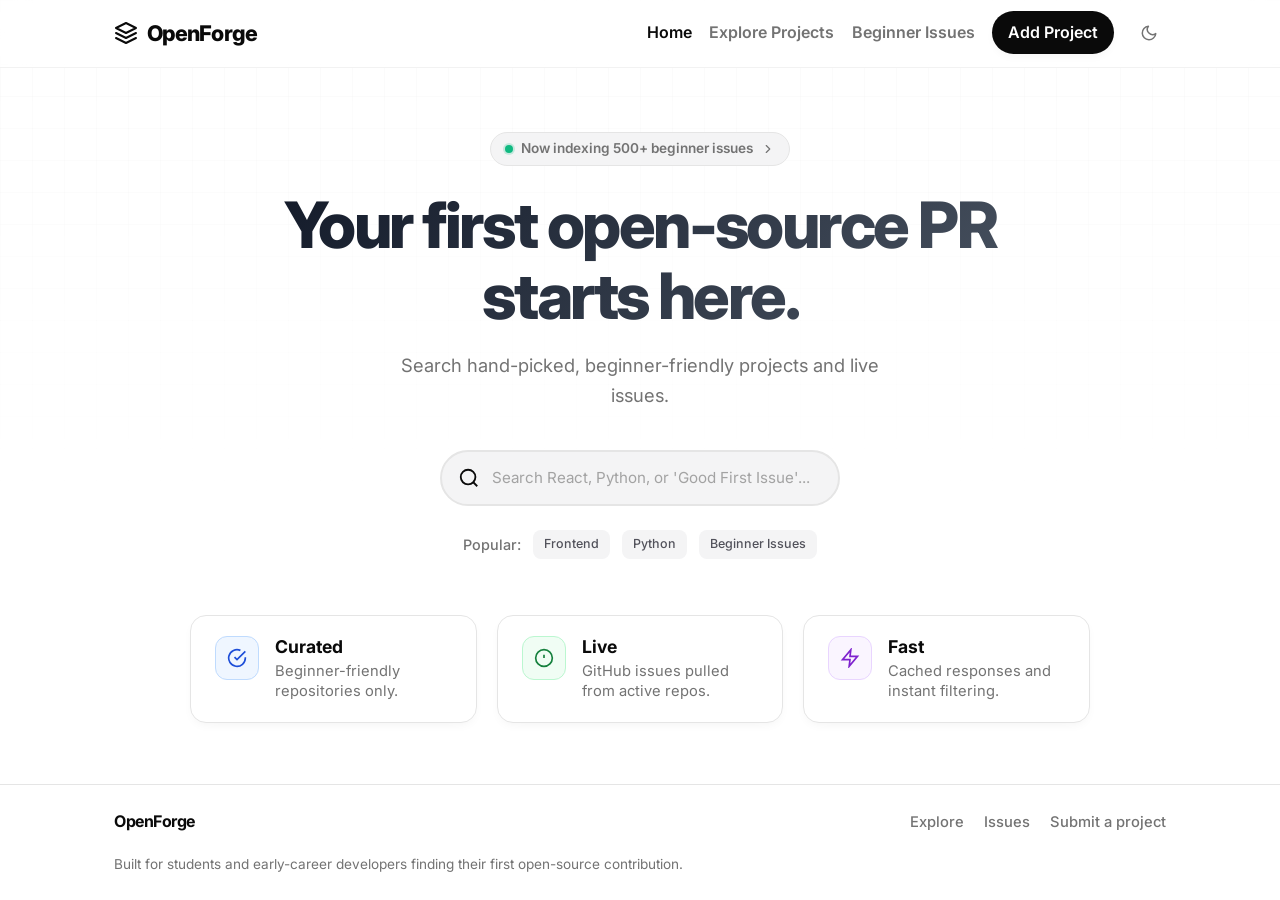
==== commit 43cc88be: "style: polish dark mode, fix FOUC, upgrade SVG icons, and clean agents metadata" ====
--- a/frontend/index.html
+++ b/frontend/index.html
@@ -7,6 +7,14 @@
     <title>OpenForge | Home</title>
     <link rel="icon" href="data:image/svg+xml,%3Csvg xmlns='http://www.w3.org/2000/svg' viewBox='0 0 24 24' fill='none' stroke='%230a0a0a' stroke-width='2'%3E%3Cpath d='M12 2L2 7l10 5 10-5-10-5zM2 17l10 5 10-5M2 12l10 5 10-5'/%3E%3C/svg%3E">
     <link rel="stylesheet" href="style.css">
+    <script>
+        (function() {
+            const savedTheme = localStorage.getItem("theme") || (window.matchMedia("(prefers-color-scheme: dark)").matches ? "dark" : "light");
+            if (savedTheme === "dark") {
+                document.documentElement.setAttribute("data-theme", "dark");
+            }
+        })();
+    </script>
 </head>
 <body>
     <a href="#main-content" class="skip-link">Skip to main content</a>
@@ -32,7 +40,24 @@
                 <li><a href="explore.html">Explore Projects</a></li>
                 <li><a href="issues.html">Beginner Issues</a></li>
                 <li><a href="add.html" class="nav-btn">Add Project</a></li>
-                <li><button id="theme-toggle" class="theme-btn" aria-label="Toggle Dark Mode" title="Toggle Dark Mode">🌓</button></li>
+                <li>
+                    <button id="theme-toggle" class="theme-btn" aria-label="Toggle Theme" title="Toggle Theme">
+                        <svg class="sun-icon" width="18" height="18" viewBox="0 0 24 24" fill="none" stroke="currentColor" stroke-width="2" stroke-linecap="round" stroke-linejoin="round" style="display: none;">
+                            <circle cx="12" cy="12" r="5"></circle>
+                            <line x1="12" y1="1" x2="12" y2="3"></line>
+                            <line x1="12" y1="21" x2="12" y2="23"></line>
+                            <line x1="4.22" y1="4.22" x2="5.64" y2="5.64"></line>
+                            <line x1="18.36" y1="18.36" x2="19.78" y2="19.78"></line>
+                            <line x1="1" y1="12" x2="3" y2="12"></line>
+                            <line x1="21" y1="12" x2="23" y2="12"></line>
+                            <line x1="4.22" y1="19.78" x2="5.64" y2="18.36"></line>
+                            <line x1="18.36" y1="5.64" x2="19.78" y2="4.22"></line>
+                        </svg>
+                        <svg class="moon-icon" width="18" height="18" viewBox="0 0 24 24" fill="none" stroke="currentColor" stroke-width="2" stroke-linecap="round" stroke-linejoin="round">
+                            <path d="M21 12.79A9 9 0 1 1 11.21 3 7 7 0 0 0 21 12.79z"></path>
+                        </svg>
+                    </button>
+                </li>
             </ul>
         </div>
     </nav>
--- a/frontend/style.css
+++ b/frontend/style.css
@@ -28,6 +28,19 @@
     --radius-md: 12px;
     --radius-sm: 8px;
     --radius-pill: 9999px;
+
+    /* Semantic Tokens */
+    --input-bg: #f4f4f5;
+    --input-bg-focus: #ffffff;
+    --tag-bg: #f4f4f5;
+    --tag-color: #52525b;
+    --tag-bg-hover: #e4e4e7;
+    --tag-color-hover: #18181b;
+    --card-border: rgba(229, 229, 229, 0.8);
+    --card-border-hover: #d4d4d8;
+    --dropdown-bg: rgba(255, 255, 255, 0.95);
+    --dropdown-shadow: rgba(0, 0, 0, 0.15);
+    --focus-ring: rgba(10, 10, 10, 0.08);
 }
 
 [data-theme="dark"] {
@@ -47,6 +60,19 @@
     --primary-glow: 0 10px 20px -10px rgba(255, 255, 255, 0.4);
     --shadow-lg: 0 10px 30px -10px rgba(0, 0, 0, 0.4);
     --shadow-md: 0 4px 12px -4px rgba(0, 0, 0, 0.3);
+
+    /* Semantic Tokens */
+    --input-bg: #1e1e1e;
+    --input-bg-focus: #262626;
+    --tag-bg: #262626;
+    --tag-color: #a3a3a3;
+    --tag-bg-hover: #333333;
+    --tag-color-hover: #ffffff;
+    --card-border: #262626;
+    --card-border-hover: #444444;
+    --dropdown-bg: rgba(23, 23, 23, 0.95);
+    --dropdown-shadow: rgba(0, 0, 0, 0.5);
+    --focus-ring: rgba(255, 255, 255, 0.1);
 }
 
 /* ============================================================
@@ -223,13 +249,14 @@
 .nav-btn {
     padding: 0.7rem 1rem;
     border-radius: var(--radius-pill);
-    background: var(--text);
-    color: #fff !important;
+    background: var(--primary);
+    color: var(--secondary) !important;
     box-shadow: var(--shadow-md);
 }
 
 .nav-btn:hover {
-    color: #fff;
+    color: var(--secondary) !important;
+    filter: brightness(1.1);
 }
 
 .nav-toggle {
@@ -418,11 +445,14 @@
     display: flex;
     align-items: center;
     justify-content: center;
-    transition: background 0.2s ease;
+    transition: background 0.2s ease, color 0.2s ease, transform 0.2s ease;
+    color: var(--text-soft);
 }
 
 .theme-btn:hover {
     background: var(--primary-soft);
+    color: var(--text);
+    transform: scale(1.05);
 }
 
 .stat-icon {
@@ -484,14 +514,14 @@
     min-height: 44px;
     border-radius: var(--radius-pill);
     border: 2px solid var(--border);
-    background: #f4f4f5;
+    background: var(--input-bg);
     transition: all 0.25s cubic-bezier(0.4, 0, 0.2, 1);
 }
 
 .search-wrapper:focus-within {
-    background: #ffffff;
+    background: var(--input-bg-focus);
     border-color: var(--primary);
-    box-shadow: 0 0 0 4px rgba(10, 10, 10, 0.08), var(--shadow-md);
+    box-shadow: 0 0 0 4px var(--focus-ring), var(--shadow-md);
     transform: translateY(-1px);
 }
 
@@ -662,7 +692,7 @@
     padding: 1.35rem;
     border-radius: var(--radius-lg);
     background: var(--surface);
-    border: 1px solid rgba(229, 229, 229, 0.8);
+    border: 1px solid var(--card-border);
     transition: transform 0.3s cubic-bezier(0.34, 1.56, 0.64, 1),
         box-shadow 0.3s ease,
         border-color 0.3s ease;
@@ -671,7 +701,7 @@
 .card:hover {
     transform: translateY(-6px);
     box-shadow: 0 20px 40px -12px rgba(0, 0, 0, 0.12);
-    border-color: #d4d4d8;
+    border-color: var(--card-border-hover);
 }
 
 .card-header {
@@ -732,16 +762,16 @@
     padding: 0.28rem 0.68rem;
     border-radius: var(--radius-sm);
     font-size: 0.78rem;
-    background: #f4f4f5;
+    background: var(--tag-bg);
     border: none;
-    color: #52525b;
+    color: var(--tag-color);
     font-weight: 500;
     transition: background 0.2s ease, color 0.2s ease;
 }
 
 .tag:hover {
-    background: #e4e4e7;
-    color: #18181b;
+    background: var(--tag-bg-hover);
+    color: var(--tag-color-hover);
 }
 
 .badge,
@@ -862,15 +892,15 @@
 }
 
 .btn-secondary {
-    background: #f4f4f5;
+    background: var(--input-bg);
     color: var(--text) !important;
     border: 2px solid var(--border);
     box-shadow: none;
 }
 
 .btn-secondary:hover {
-    background: #e5e5e5;
-    border-color: #d4d4d8;
+    background: var(--tag-bg-hover);
+    border-color: var(--card-border-hover);
 }
 
 .btn-ghost {
@@ -933,7 +963,7 @@
     padding: 1rem 1.25rem;
     border-radius: var(--radius-md);
     border: 2px solid var(--border);
-    background: #f4f4f5;
+    background: var(--input-bg);
     color: var(--text);
     font-size: 1rem;
     transition: all 0.2s ease;
@@ -947,7 +977,7 @@
     padding: 1rem 3rem 1rem 1.25rem;
     border-radius: var(--radius-pill);
     border: 2px solid var(--border);
-    background: #f4f4f5;
+    background: var(--input-bg);
     color: var(--text);
     font-size: 1rem;
     transition: all 0.2s ease;
@@ -964,9 +994,9 @@
 .form-group textarea:focus-visible,
 .form-group select:focus-visible,
 .filter-control:focus-visible {
-    background: #ffffff;
+    background: var(--input-bg-focus);
     border-color: var(--primary);
-    box-shadow: 0 0 0 4px rgba(10, 10, 10, 0.08);
+    box-shadow: 0 0 0 4px var(--focus-ring);
     outline: none;
 }
 
@@ -1476,7 +1506,7 @@
     padding: 1rem 1.25rem;
     border-radius: var(--radius-pill);
     border: 2px solid var(--border);
-    background: #f4f4f5;
+    background: var(--input-bg);
     color: var(--text);
     font-size: 1rem;
     cursor: pointer;
@@ -1485,7 +1515,7 @@
 
 .custom-select-trigger:hover,
 .custom-select.open .custom-select-trigger {
-    background: #ffffff;
+    background: var(--input-bg-focus);
     border-color: var(--primary);
 }
 
@@ -1499,12 +1529,12 @@
     top: calc(100% + 0.5rem);
     left: 0;
     right: 0;
-    background: rgba(255, 255, 255, 0.95);
+    background: var(--dropdown-bg);
     -webkit-backdrop-filter: blur(16px);
     backdrop-filter: blur(16px);
     border: 1px solid var(--border);
     border-radius: var(--radius-md);
-    box-shadow: 0 10px 30px -5px rgba(0, 0, 0, 0.15);
+    box-shadow: 0 10px 30px -5px var(--dropdown-shadow);
     opacity: 0;
     visibility: hidden;
     transform: translateY(-10px);
@@ -1553,4 +1583,78 @@
         font-size: 0.8rem;
         letter-spacing: -0.3px;
     }
+}
+
+/* ============================================================
+   DARK MODE OVERRIDES (POLISH)
+   ============================================================ */
+[data-theme="dark"] .stat-icon.bg-blue {
+    background: rgba(29, 78, 216, 0.15);
+    color: #60a5fa;
+    border-color: rgba(29, 78, 216, 0.3);
+}
+
+[data-theme="dark"] .stat-icon.bg-green {
+    background: rgba(21, 128, 61, 0.15);
+    color: #4ade80;
+    border-color: rgba(21, 128, 61, 0.3);
+}
+
+[data-theme="dark"] .stat-icon.bg-purple {
+    background: rgba(126, 34, 206, 0.15);
+    color: #c084fc;
+    border-color: rgba(126, 34, 206, 0.3);
+}
+
+[data-theme="dark"] .badge-easy,
+[data-theme="dark"] .difficulty {
+    background: rgba(22, 163, 74, 0.15);
+    color: #4ade80;
+    border-color: rgba(22, 163, 74, 0.3);
+}
+
+[data-theme="dark"] .badge-medium {
+    background: rgba(217, 119, 6, 0.15);
+    color: #fbbf24;
+    border-color: rgba(217, 119, 6, 0.3);
+}
+
+[data-theme="dark"] .badge-hard {
+    background: rgba(220, 38, 38, 0.15);
+    color: #f87171;
+    border-color: rgba(220, 38, 38, 0.3);
+}
+
+[data-theme="dark"] .hero h1 {
+    background: linear-gradient(135deg, #ffffff 0%, #a3a3a3 100%);
+    -webkit-background-clip: text;
+    background-clip: text;
+    -webkit-text-fill-color: transparent;
+}
+
+[data-theme="dark"] .site-footer {
+    background: var(--surface);
+}
+
+[data-theme="dark"] .skeleton-card {
+    background: var(--surface);
+    border-color: var(--border);
+}
+
+[data-theme="dark"] .skeleton {
+    background: linear-gradient(90deg,
+            #262626 25%,
+            #333333 50%,
+            #262626 75%);
+    background-size: 200% 100%;
+}
+
+[data-theme="dark"] .status-panel.is-error {
+    color: #f87171;
+    border-color: rgba(239, 68, 68, 0.3);
+    background: rgba(239, 68, 68, 0.1);
+}
+
+[data-theme="dark"] .status-panel.is-error strong {
+    color: #fca5a5;
 }
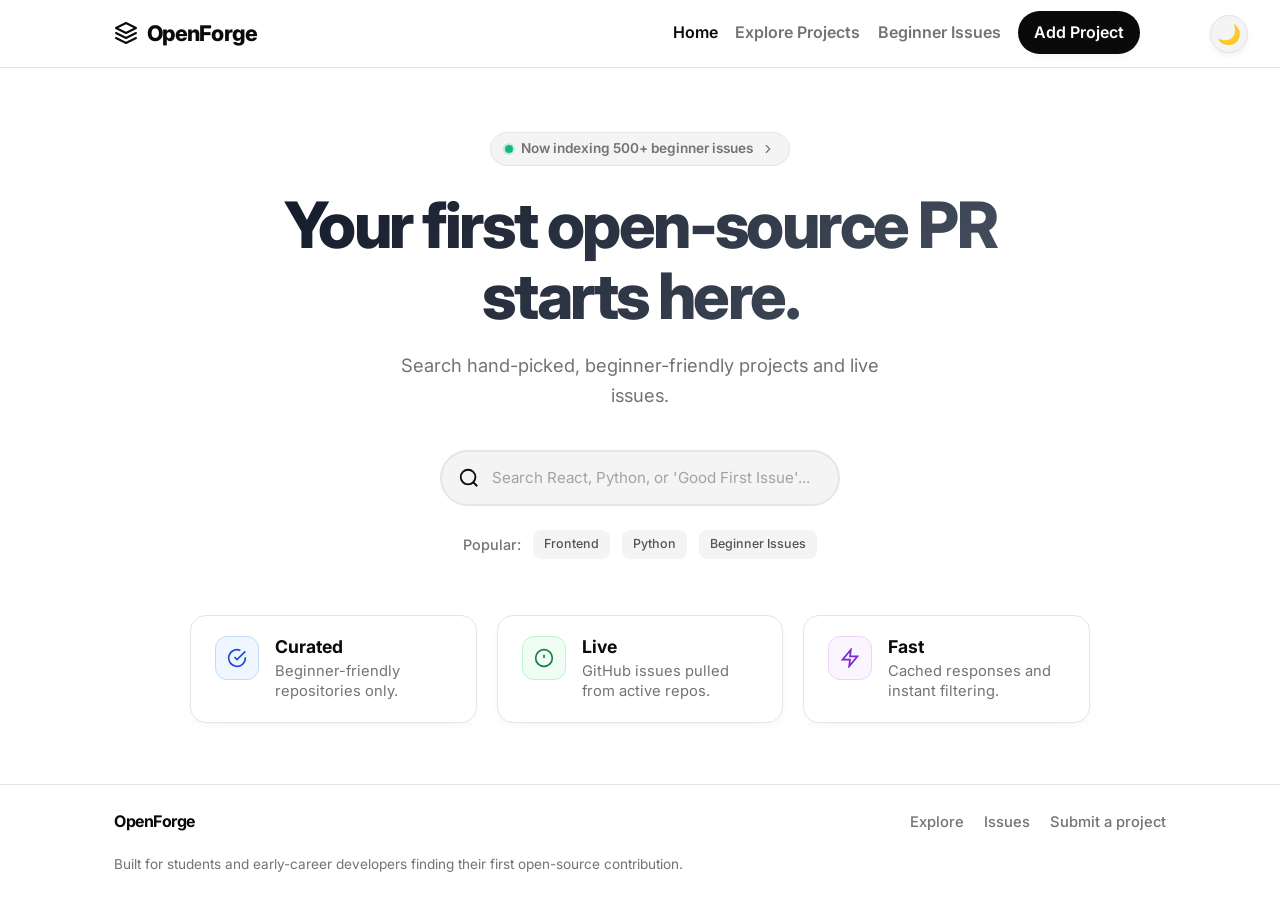
==== commit eb3c0243: "style: enhance UI alignment, status badges, typography, and mobile responsiveness (#13)" ====
--- a/frontend/index.html
+++ b/frontend/index.html
@@ -61,6 +61,12 @@
             </ul>
         </div>
     </nav>
+
+    <!-- Theme Toggle Button  -->
+<button id="theme-toggle" class="theme-btn" aria-label="Toggle theme">
+  <span class="sun-icon">☀️</span>
+  <span class="moon-icon">🌙</span>
+</button>
 
     <!-- 2. THE MAIN HERO SECTION -->
     <main id="main-content" class="container hero">
--- a/frontend/style.css
+++ b/frontend/style.css
@@ -1570,6 +1570,152 @@
     font-weight: 600;
 }
 
+/* ==========================================================================
+   1. Eye-Friendly Theme Variables & Palette Overrides
+   ========================================================================== */
+:root {
+    --toggle-bg: #f4f4f5;
+    --toggle-border: #e5e5e5;
+    --nav-bg: rgba(255, 255, 255, 0.75);
+    --footer-bg: rgba(255, 255, 255, 0.9);
+}
+
+[data-theme="dark"] {
+    /* Soothing Dark Palette (Deep Charcoal Blue & Soft Premium Blue) */
+    --bg: #0b0f17;                  /* Smooth deep dark background */
+    --surface: #151b26;             /* Card surface */
+    --surface-strong: #1e2533;      /* Active items */
+    --surface-muted: #111622;
+    --text: #f8fafc;                /* Crisp white-grey for text */
+    --text-soft: #94a3b8;           /* Muted cool slate text */
+    --border: #1e293b;              /* Dark border line */
+    
+    /* Matching Premium Shades of Blue */
+    --primary: #4fadfe;             /* Professional bright blue (Matches logo font) */
+    --primary-deep: #3892e0;        /* Hover blue */
+    --primary-soft: rgba(79, 173, 254, 0.1);
+    --secondary: #1e2533;
+
+    /* Grey Overrides for Header and Footer to reduce eye strain */
+    --nav-bg: rgba(22, 28, 39, 0.85);    /* Soft dark grey-blue navigation */
+    --footer-bg: #121722;                /* Dark matching footer grey */
+
+    --accent-gradient: linear-gradient(135deg, #4fadfe 0%, #6875f5 100%);
+    --primary-glow: 0 10px 25px -10px rgba(79, 173, 254, 0.35);
+    --shadow-lg: 0 10px 30px -10px rgba(0, 0, 0, 0.6);
+    --shadow-md: 0 4px 12px -4px rgba(0, 0, 0, 0.4);
+    
+    --toggle-bg: #1e2533;
+    --toggle-border: #2d3748;
+}
+
+/* Base Background Correction */
+body::before {
+    display: none; /* Disables high-contrast grid patterns in dark mode */
+}
+
+/* Connect Header & Footer directly to the theme variables */
+.site-nav {
+    background: var(--nav-bg) !important;
+    border-bottom: 1px solid var(--border) !important;
+}
+
+.site-footer {
+    background: var(--footer-bg) !important;
+    border-top: 1px solid var(--border) !important;
+}
+
+/* Sync Navigation link colors with Title logo font */
+[data-theme="dark"] .nav-links a {
+    color: var(--text-soft);
+}
+[data-theme="dark"] .nav-links a:hover,
+[data-theme="dark"] .nav-links a.active {
+    color: var(--primary) !important; /* Forces link to match the premium blue title logo */
+}
+
+/* Input Fields & Dropdowns Dark Mode Fixes */
+[data-theme="dark"] .search-wrapper,
+[data-theme="dark"] .form-group input,
+[data-theme="dark"] .form-group textarea,
+[data-theme="dark"] .form-group select,
+[data-theme="dark"] .filter-control,
+[data-theme="dark"] .custom-select-trigger {
+    background: #151b26;
+    border-color: #242f42;
+    color: #ffffff;
+}
+
+[data-theme="dark"] .custom-select-options {
+    background: #151b26;
+    border-color: #242f42;
+}
+
+[data-theme="dark"] .search-bar::placeholder {
+    color: #475569;
+}
+
+/* ==========================================================================
+   3. Dark Mode Specific Component Overrides
+   ========================================================================== */
+[data-theme="dark"] .nav-btn {
+    background: #ffffff !important;     /* Keeps the clean white background pill */
+    color: #0b0f17 !important;          /* Forces the text to be a clear, dark charcoal-black */
+}
+
+[data-theme="dark"] .nav-btn:hover {
+    background: #e2e8f0 !important;     /* Gives it a subtle grey hover effect */
+    color: #0b0f17 !important;          /* Ensures the text stays readable on hover */
+}
+
+/* ==========================================================================
+   2. Floating Top-Right Toggle Button Adjustments
+   ========================================================================== */
+.nav-container {
+    padding-right: 4.5rem; /* Prevents layout items from sticking into the toggle */
+}
+
+.theme-btn {
+    position: fixed; 
+    top: 0.95rem;          /* Vertically aligns perfectly with the header bar items */
+    right: 2rem; 
+    z-index: 1000;         
+    
+    display: flex;
+    align-items: center;
+    justify-content: center;
+    width: 38px;
+    height: 38px;
+    
+    cursor: pointer;
+    border-radius: 50%;
+    background-color: var(--toggle-bg);
+    border: 1px solid var(--toggle-border);
+    box-shadow: var(--shadow-md);
+    transition: all 0.2s cubic-bezier(0.4, 0, 0.2, 1);
+}
+
+.theme-btn:hover {
+    transform: translateY(-1px) scale(1.05);
+}
+
+/* Toggle Switch Overlays */
+[data-theme="light"] .moon-icon { display: block; }
+[data-theme="light"] .sun-icon  { display: none; }
+
+[data-theme="dark"] .moon-icon  { display: none; }
+[data-theme="dark"] .sun-icon   { display: block; }
+
+/* Responsive Mobile Rules */
+@media (max-width: 768px) {
+    .nav-container {
+        padding-right: 5%; 
+    }
+    .theme-btn {
+        position: absolute; 
+        top: 1rem;
+        right: 4.5rem;      
+
 /* Mobile placeholder fix */
 @media (max-width: 768px) {
     .search-bar::placeholder {
@@ -1582,6 +1728,7 @@
     .search-bar::placeholder {
         font-size: 0.8rem;
         letter-spacing: -0.3px;
+
     }
 }
 
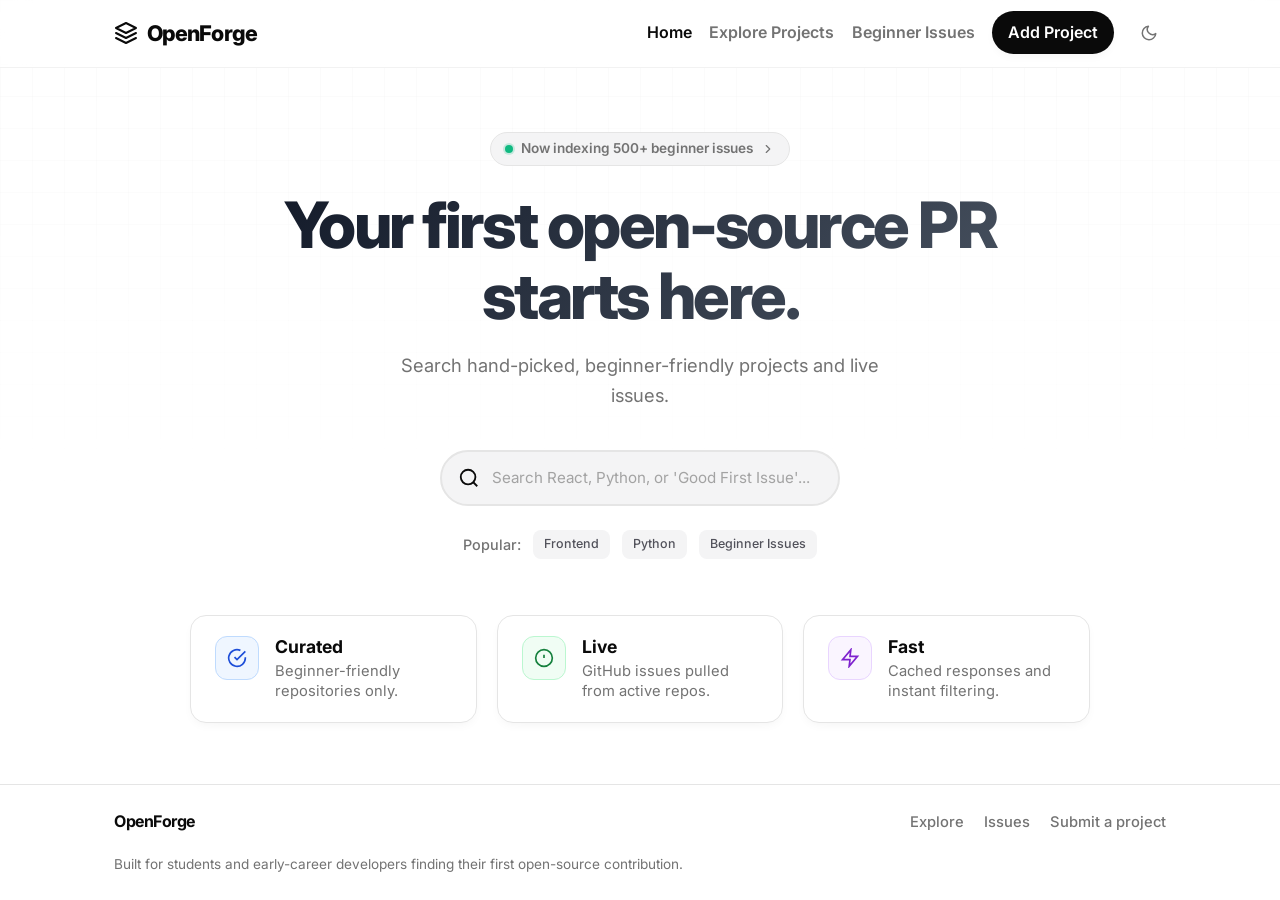
==== commit 145324c2: "style: clean duplicate theme switcher from PR 13, polish hero responsiveness and grid layout" ====
--- a/frontend/index.html
+++ b/frontend/index.html
@@ -61,12 +61,6 @@
             </ul>
         </div>
     </nav>
-
-    <!-- Theme Toggle Button  -->
-<button id="theme-toggle" class="theme-btn" aria-label="Toggle theme">
-  <span class="sun-icon">☀️</span>
-  <span class="moon-icon">🌙</span>
-</button>
 
     <!-- 2. THE MAIN HERO SECTION -->
     <main id="main-content" class="container hero">
--- a/frontend/style.css
+++ b/frontend/style.css
@@ -1570,151 +1570,37 @@
     font-weight: 600;
 }
 
-/* ==========================================================================
-   1. Eye-Friendly Theme Variables & Palette Overrides
-   ========================================================================== */
-:root {
-    --toggle-bg: #f4f4f5;
-    --toggle-border: #e5e5e5;
-    --nav-bg: rgba(255, 255, 255, 0.75);
-    --footer-bg: rgba(255, 255, 255, 0.9);
-}
-
-[data-theme="dark"] {
-    /* Soothing Dark Palette (Deep Charcoal Blue & Soft Premium Blue) */
-    --bg: #0b0f17;                  /* Smooth deep dark background */
-    --surface: #151b26;             /* Card surface */
-    --surface-strong: #1e2533;      /* Active items */
-    --surface-muted: #111622;
-    --text: #f8fafc;                /* Crisp white-grey for text */
-    --text-soft: #94a3b8;           /* Muted cool slate text */
-    --border: #1e293b;              /* Dark border line */
-    
-    /* Matching Premium Shades of Blue */
-    --primary: #4fadfe;             /* Professional bright blue (Matches logo font) */
-    --primary-deep: #3892e0;        /* Hover blue */
-    --primary-soft: rgba(79, 173, 254, 0.1);
-    --secondary: #1e2533;
-
-    /* Grey Overrides for Header and Footer to reduce eye strain */
-    --nav-bg: rgba(22, 28, 39, 0.85);    /* Soft dark grey-blue navigation */
-    --footer-bg: #121722;                /* Dark matching footer grey */
-
-    --accent-gradient: linear-gradient(135deg, #4fadfe 0%, #6875f5 100%);
-    --primary-glow: 0 10px 25px -10px rgba(79, 173, 254, 0.35);
-    --shadow-lg: 0 10px 30px -10px rgba(0, 0, 0, 0.6);
-    --shadow-md: 0 4px 12px -4px rgba(0, 0, 0, 0.4);
-    
-    --toggle-bg: #1e2533;
-    --toggle-border: #2d3748;
-}
-
-/* Base Background Correction */
-body::before {
-    display: none; /* Disables high-contrast grid patterns in dark mode */
-}
-
-/* Connect Header & Footer directly to the theme variables */
-.site-nav {
-    background: var(--nav-bg) !important;
-    border-bottom: 1px solid var(--border) !important;
-}
-
-.site-footer {
-    background: var(--footer-bg) !important;
-    border-top: 1px solid var(--border) !important;
-}
-
-/* Sync Navigation link colors with Title logo font */
-[data-theme="dark"] .nav-links a {
-    color: var(--text-soft);
-}
-[data-theme="dark"] .nav-links a:hover,
-[data-theme="dark"] .nav-links a.active {
-    color: var(--primary) !important; /* Forces link to match the premium blue title logo */
-}
-
-/* Input Fields & Dropdowns Dark Mode Fixes */
-[data-theme="dark"] .search-wrapper,
-[data-theme="dark"] .form-group input,
-[data-theme="dark"] .form-group textarea,
-[data-theme="dark"] .form-group select,
-[data-theme="dark"] .filter-control,
-[data-theme="dark"] .custom-select-trigger {
-    background: #151b26;
-    border-color: #242f42;
-    color: #ffffff;
-}
-
-[data-theme="dark"] .custom-select-options {
-    background: #151b26;
-    border-color: #242f42;
-}
-
-[data-theme="dark"] .search-bar::placeholder {
-    color: #475569;
-}
-
-/* ==========================================================================
-   3. Dark Mode Specific Component Overrides
-   ========================================================================== */
-[data-theme="dark"] .nav-btn {
-    background: #ffffff !important;     /* Keeps the clean white background pill */
-    color: #0b0f17 !important;          /* Forces the text to be a clear, dark charcoal-black */
-}
-
-[data-theme="dark"] .nav-btn:hover {
-    background: #e2e8f0 !important;     /* Gives it a subtle grey hover effect */
-    color: #0b0f17 !important;          /* Ensures the text stays readable on hover */
-}
-
-/* ==========================================================================
-   2. Floating Top-Right Toggle Button Adjustments
-   ========================================================================== */
-.nav-container {
-    padding-right: 4.5rem; /* Prevents layout items from sticking into the toggle */
-}
-
-.theme-btn {
-    position: fixed; 
-    top: 0.95rem;          /* Vertically aligns perfectly with the header bar items */
-    right: 2rem; 
-    z-index: 1000;         
-    
-    display: flex;
-    align-items: center;
-    justify-content: center;
-    width: 38px;
-    height: 38px;
-    
-    cursor: pointer;
-    border-radius: 50%;
-    background-color: var(--toggle-bg);
-    border: 1px solid var(--toggle-border);
-    box-shadow: var(--shadow-md);
-    transition: all 0.2s cubic-bezier(0.4, 0, 0.2, 1);
-}
-
-.theme-btn:hover {
-    transform: translateY(-1px) scale(1.05);
-}
-
-/* Toggle Switch Overlays */
-[data-theme="light"] .moon-icon { display: block; }
-[data-theme="light"] .sun-icon  { display: none; }
-
-[data-theme="dark"] .moon-icon  { display: none; }
-[data-theme="dark"] .sun-icon   { display: block; }
-
-/* Responsive Mobile Rules */
+/* ============================================================
+   HERO LAYOUT & RESPONSIVENESS POLISH (ISSUE #8)
+   ============================================================ */
+[data-theme="dark"] .hero-badge:hover {
+    background: var(--tag-bg-hover);
+    color: var(--text);
+}
+
 @media (max-width: 768px) {
-    .nav-container {
-        padding-right: 5%; 
-    }
-    .theme-btn {
-        position: absolute; 
-        top: 1rem;
-        right: 4.5rem;      
+    .hero h1 {
+        font-size: 2.2rem;
+    }
+    .hero-stats {
+        grid-template-columns: repeat(2, 1fr);
+        gap: 0.9rem;
+    }
+    .hero-stats > .stat:last-child {
+        grid-column: span 2;
+        justify-self: center;
+        max-width: 440px;
+        width: 100%;
+    }
+}
+
+@media (max-width: 480px) {
+    .hero-stats > .stat:last-child {
+        grid-column: auto;
+        justify-self: stretch;
+        max-width: none;
+    }
+}
 
 /* Mobile placeholder fix */
 @media (max-width: 768px) {
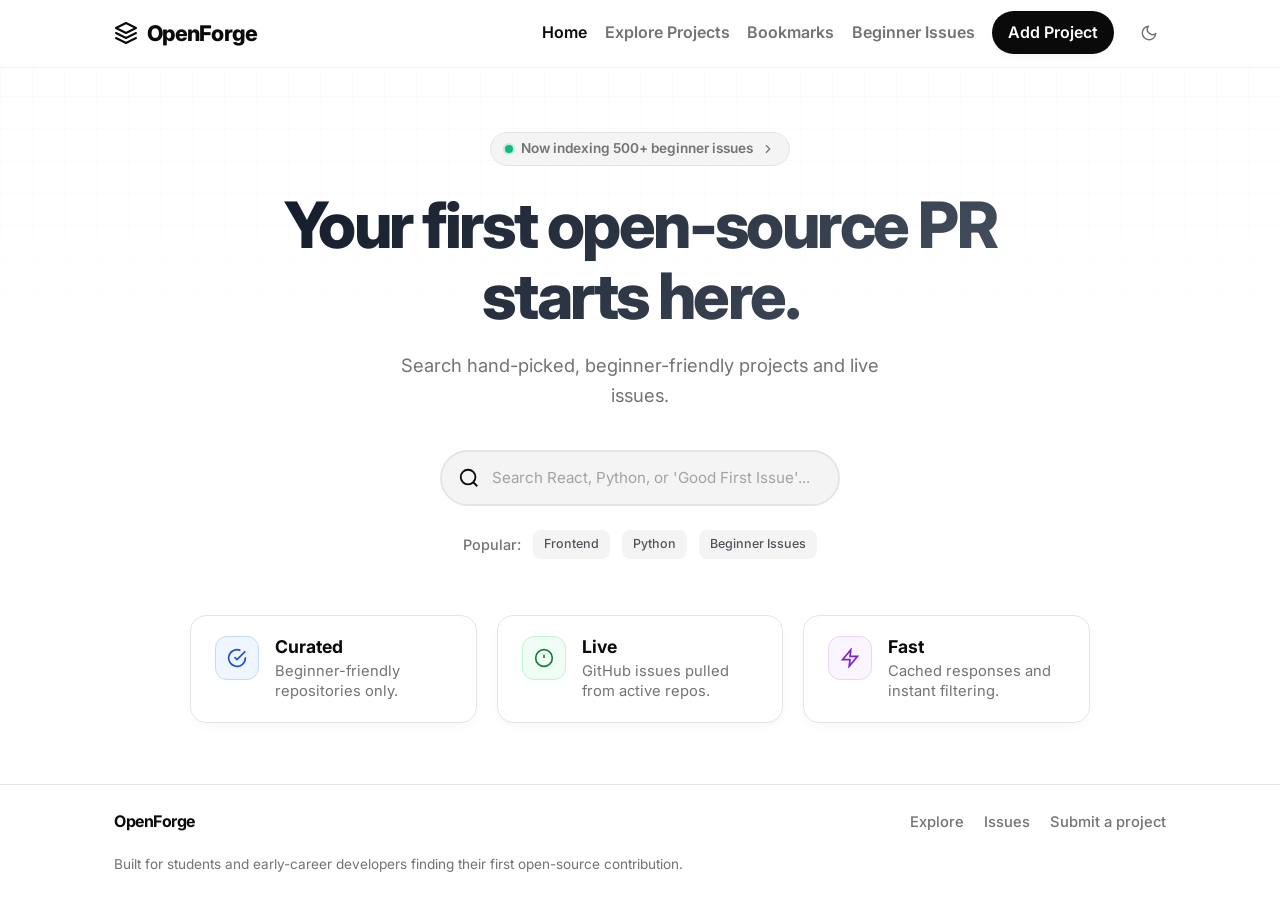
==== commit 7268755d: "Merge e6a16c4b5299e84a364bcc1358014f92fc29df05 into 42c36277b90180b44ead8988a4cc8d9ab3550086" ====
--- a/frontend/index.html
+++ b/frontend/index.html
@@ -38,6 +38,7 @@
             <ul class="nav-links" id="primary-nav">
                 <li><a href="index.html" class="active" aria-current="page">Home</a></li>
                 <li><a href="explore.html">Explore Projects</a></li>
+                <li><a href="bookmarks.html">Bookmarks</a></li>
                 <li><a href="issues.html">Beginner Issues</a></li>
                 <li><a href="add.html" class="nav-btn">Add Project</a></li>
                 <li>
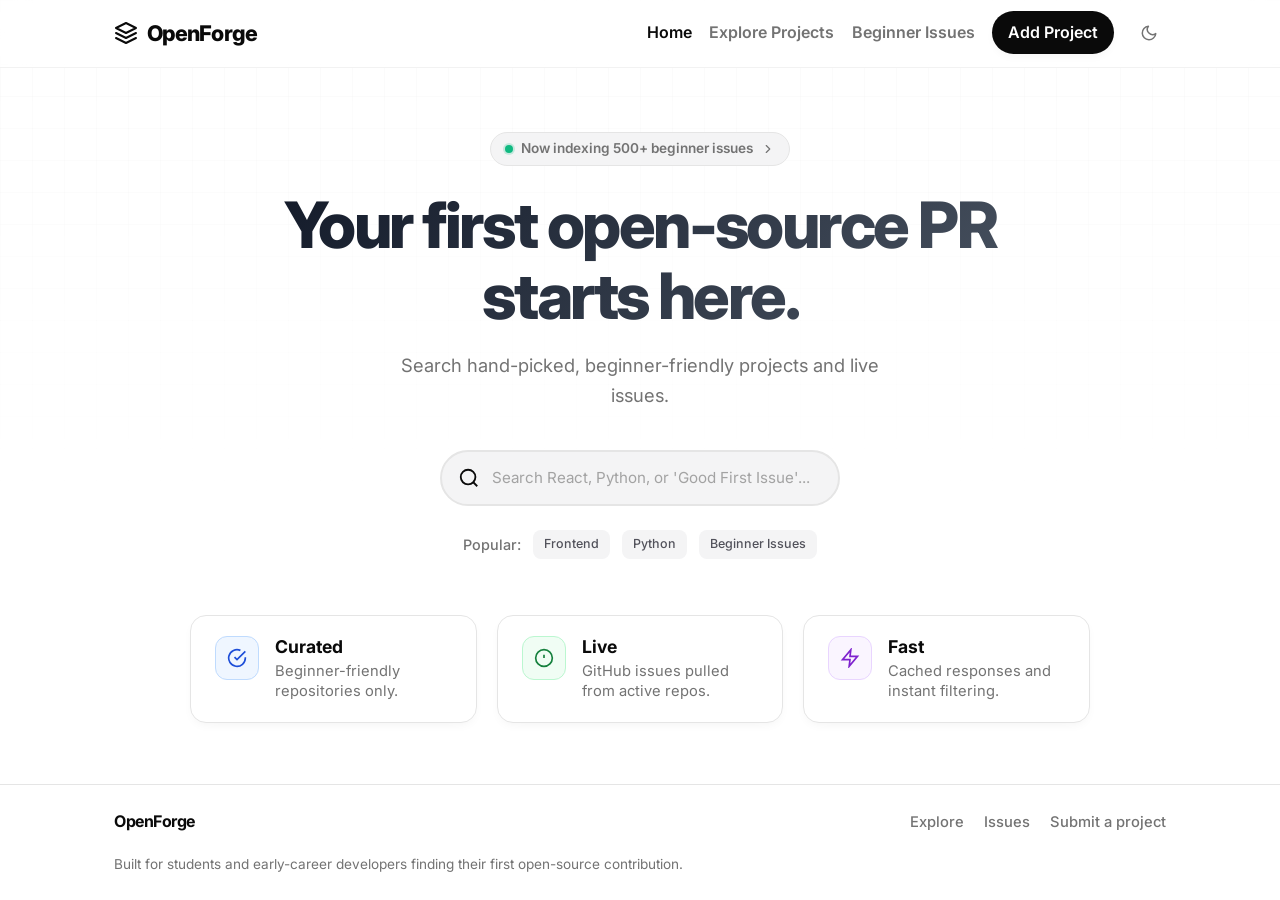
==== commit 1146dc8f: "Merge branch 'immanuel-thomas-j:main' into add-ci-workflow" ====
--- a/frontend/index.html
+++ b/frontend/index.html
@@ -38,7 +38,6 @@
             <ul class="nav-links" id="primary-nav">
                 <li><a href="index.html" class="active" aria-current="page">Home</a></li>
                 <li><a href="explore.html">Explore Projects</a></li>
-                <li><a href="bookmarks.html">Bookmarks</a></li>
                 <li><a href="issues.html">Beginner Issues</a></li>
                 <li><a href="add.html" class="nav-btn">Add Project</a></li>
                 <li>
